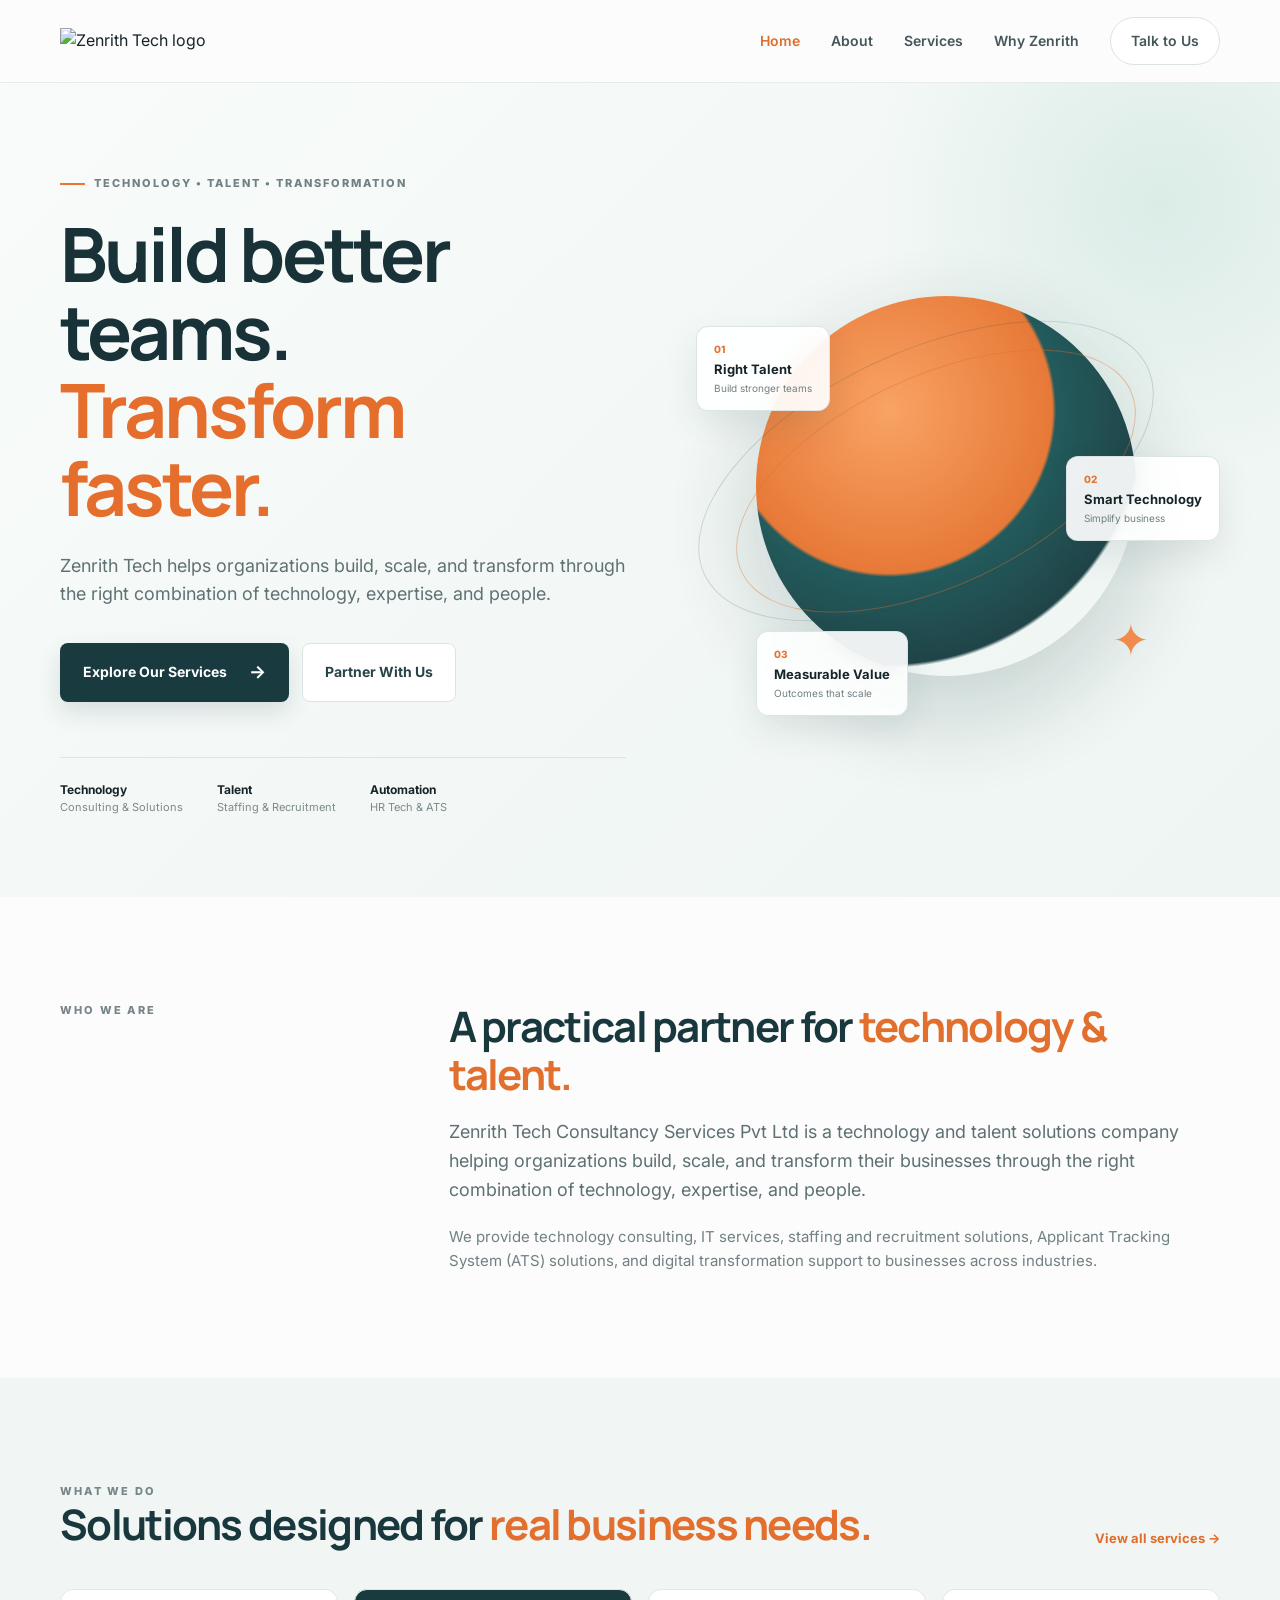
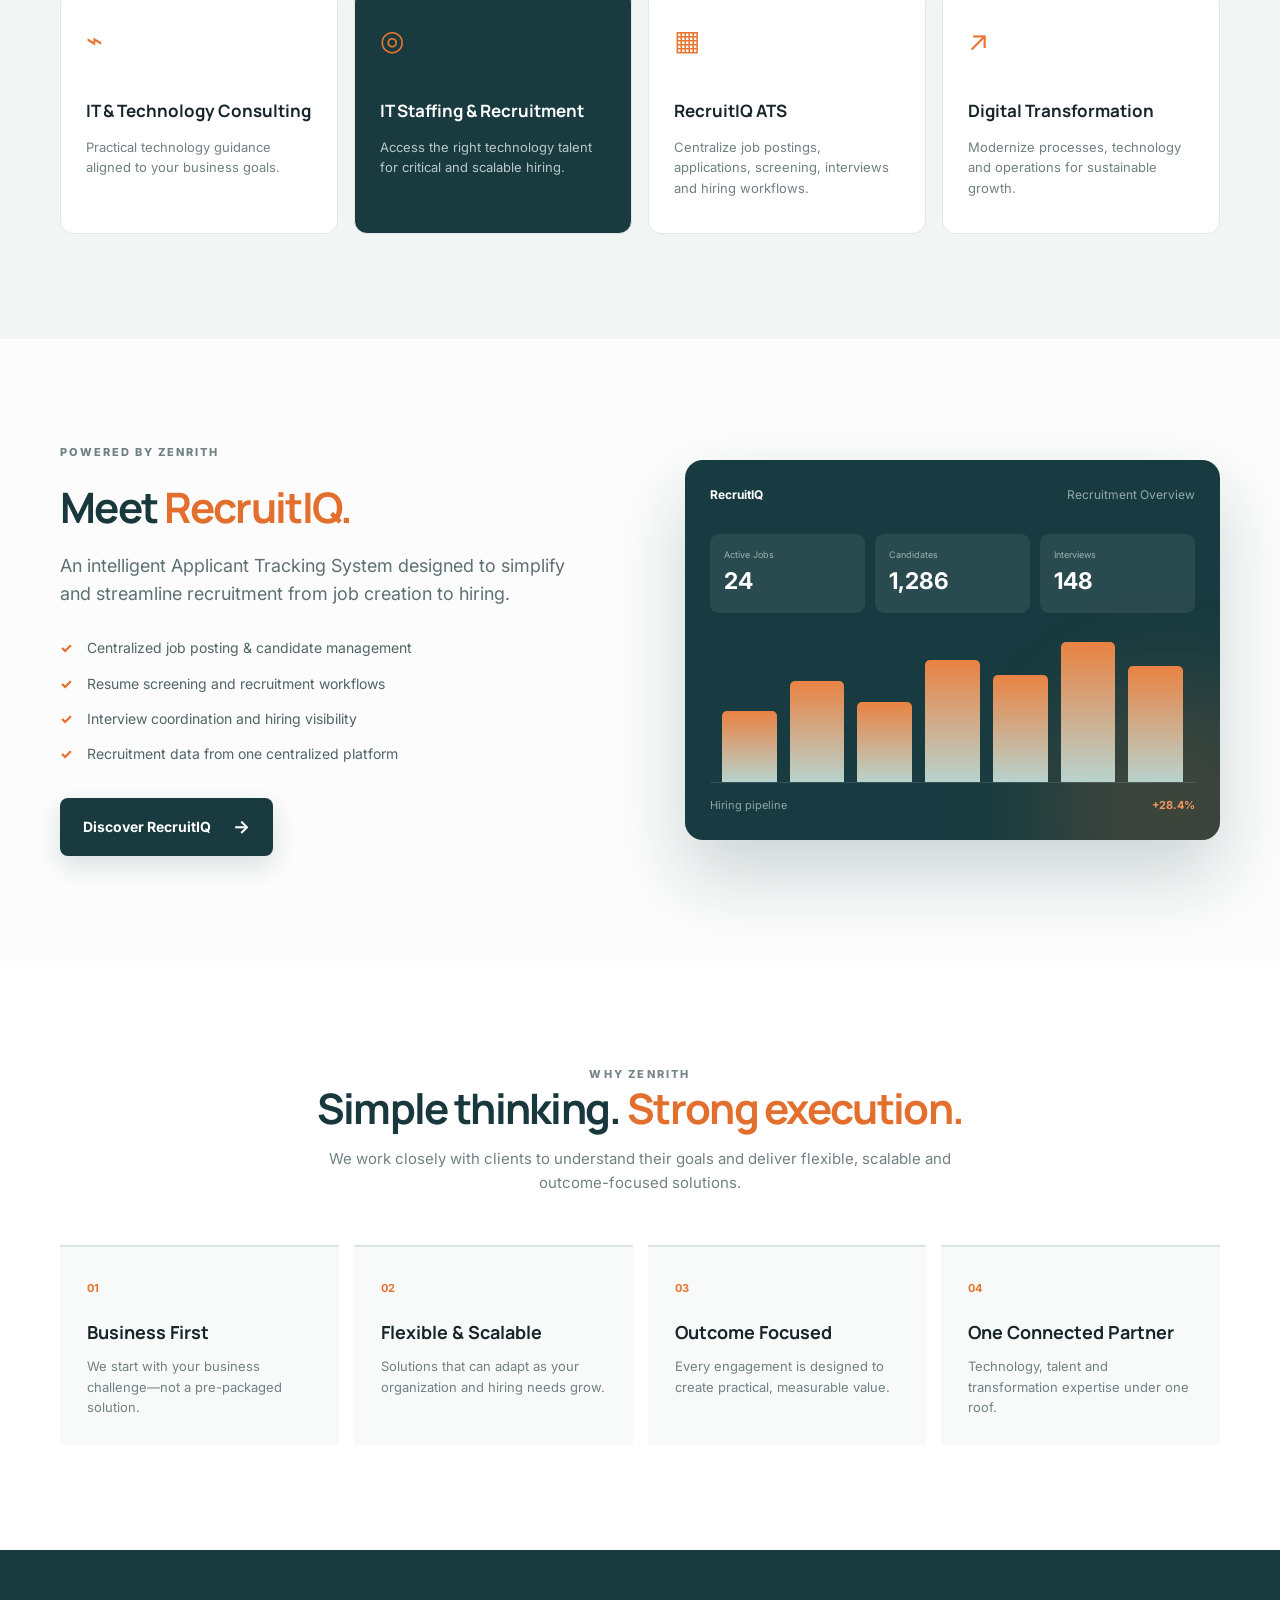
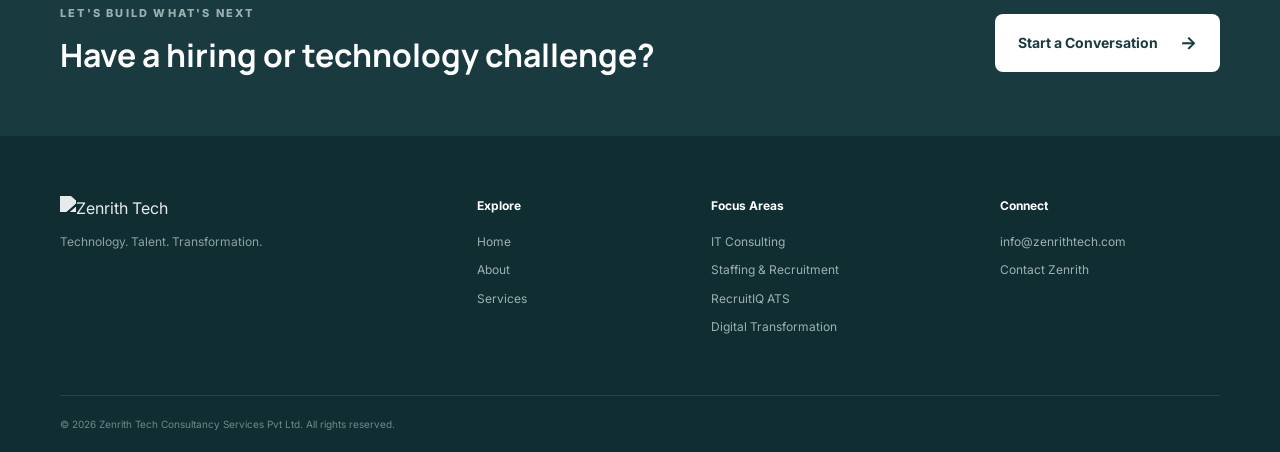
==== index.html @ 88390138 "Initial comment" ====
<!DOCTYPE html>
<html lang="en">
<head>
  <meta charset="UTF-8">
  <meta name="viewport" content="width=device-width, initial-scale=1.0">
  <meta name="description" content="Zenrith Tech Consultancy Services Pvt Ltd — Technology, Talent and Transformation solutions.">
  <title>Zenrith Tech | Technology. Talent. Transformation.</title>
  <link rel="preconnect" href="https://fonts.googleapis.com">
  <link rel="preconnect" href="https://fonts.gstatic.com" crossorigin>
  <link href="https://fonts.googleapis.com/css2?family=Inter:wght@400;500;600;700;800&family=Manrope:wght@600;700;800&display=swap" rel="stylesheet">
  <link rel="stylesheet" href="styles.css">
</head>
<body>
<header class="site-header">
  <div class="container nav-wrap">
    <a class="brand" href="index.html" aria-label="Zenrith Tech home">
      <img src="assets/zenrith-logo.png" alt="Zenrith Tech logo">
    </a>
    <button class="menu-toggle" aria-label="Open menu">☰</button>
    <nav class="nav" aria-label="Main navigation">
      <a href="index.html" class="active">Home</a>
      <a href="#about">About</a>
      <a href="services.html">Services</a>
      <a href="#why-us">Why Zenrith</a>
      <a href="services.html#contact" class="nav-cta">Talk to Us</a>
    </nav>
  </div>
</header>

<main>
<section class="hero">
  <div class="hero-glow"></div>
  <div class="container hero-grid">
    <div class="hero-copy reveal">
      <div class="eyebrow"><span></span> Technology • Talent • Transformation</div>
      <h1>Build better teams.<br><em>Transform faster.</em></h1>
      <p>Zenrith Tech helps organizations build, scale, and transform through the right combination of technology, expertise, and people.</p>
      <div class="hero-actions">
        <a class="btn btn-primary" href="services.html">Explore Our Services <span>→</span></a>
        <a class="btn btn-ghost" href="services.html#contact">Partner With Us</a>
      </div>
      <div class="trust-row">
        <div><strong>Technology</strong><span>Consulting & Solutions</span></div>
        <div><strong>Talent</strong><span>Staffing & Recruitment</span></div>
        <div><strong>Automation</strong><span>HR Tech & ATS</span></div>
      </div>
    </div>
    <div class="hero-art reveal">
      <div class="orb"></div>
      <div class="art-card card-one"><span>01</span><b>Right Talent</b><small>Build stronger teams</small></div>
      <div class="art-card card-two"><span>02</span><b>Smart Technology</b><small>Simplify business</small></div>
      <div class="art-card card-three"><span>03</span><b>Measurable Value</b><small>Outcomes that scale</small></div>
      <div class="ring"></div>
      <div class="ring ring-two"></div>
      <div class="spark">✦</div>
    </div>
  </div>
</section>

<section class="intro section" id="about">
  <div class="container two-col">
    <div class="section-label">Who We Are</div>
    <div>
      <h2>A practical partner for <span>technology & talent.</span></h2>
      <p class="lead">Zenrith Tech Consultancy Services Pvt Ltd is a technology and talent solutions company helping organizations build, scale, and transform their businesses through the right combination of technology, expertise, and people.</p>
      <p>We provide technology consulting, IT services, staffing and recruitment solutions, Applicant Tracking System (ATS) solutions, and digital transformation support to businesses across industries.</p>
    </div>
  </div>
</section>

<section class="services-preview section">
  <div class="container">
    <div class="section-heading">
      <div>
        <div class="section-label">What We Do</div>
        <h2>Solutions designed for <span>real business needs.</span></h2>
      </div>
      <a class="text-link" href="services.html">View all services →</a>
    </div>
    <div class="service-grid">
      <article class="service-card"><div class="icon">⌁</div><h3>IT & Technology Consulting</h3><p>Practical technology guidance aligned to your business goals.</p></article>
      <article class="service-card featured"><div class="icon">◎</div><h3>IT Staffing & Recruitment</h3><p>Access the right technology talent for critical and scalable hiring.</p></article>
      <article class="service-card"><div class="icon">▦</div><h3>RecruitIQ ATS</h3><p>Centralize job postings, applications, screening, interviews and hiring workflows.</p></article>
      <article class="service-card"><div class="icon">↗</div><h3>Digital Transformation</h3><p>Modernize processes, technology and operations for sustainable growth.</p></article>
    </div>
  </div>
</section>

<section class="recruitiq section">
  <div class="container recruit-grid">
    <div class="recruit-copy">
      <div class="eyebrow">Powered by Zenrith</div>
      <h2>Meet <span>RecruitIQ.</span></h2>
      <p class="lead">An intelligent Applicant Tracking System designed to simplify and streamline recruitment from job creation to hiring.</p>
      <ul class="check-list">
        <li>Centralized job posting & candidate management</li>
        <li>Resume screening and recruitment workflows</li>
        <li>Interview coordination and hiring visibility</li>
        <li>Recruitment data from one centralized platform</li>
      </ul>
      <a class="btn btn-primary" href="services.html#recruitiq">Discover RecruitIQ <span>→</span></a>
    </div>
    <div class="dashboard">
      <div class="dash-top"><b>RecruitIQ</b><span>Recruitment Overview</span></div>
      <div class="dash-metrics">
        <div><small>Active Jobs</small><strong>24</strong></div>
        <div><small>Candidates</small><strong>1,286</strong></div>
        <div><small>Interviews</small><strong>148</strong></div>
      </div>
      <div class="dash-bars"><i style="height:48%"></i><i style="height:68%"></i><i style="height:54%"></i><i style="height:82%"></i><i style="height:72%"></i><i style="height:94%"></i><i style="height:78%"></i></div>
      <div class="dash-foot"><span>Hiring pipeline</span><b>+28.4%</b></div>
    </div>
  </div>
</section>

<section class="why section" id="why-us">
  <div class="container">
    <div class="center-heading">
      <div class="section-label">Why Zenrith</div>
      <h2>Simple thinking. <span>Strong execution.</span></h2>
      <p>We work closely with clients to understand their goals and deliver flexible, scalable and outcome-focused solutions.</p>
    </div>
    <div class="why-grid">
      <div class="why-card"><b>01</b><h3>Business First</h3><p>We start with your business challenge—not a pre-packaged solution.</p></div>
      <div class="why-card"><b>02</b><h3>Flexible & Scalable</h3><p>Solutions that can adapt as your organization and hiring needs grow.</p></div>
      <div class="why-card"><b>03</b><h3>Outcome Focused</h3><p>Every engagement is designed to create practical, measurable value.</p></div>
      <div class="why-card"><b>04</b><h3>One Connected Partner</h3><p>Technology, talent and transformation expertise under one roof.</p></div>
    </div>
  </div>
</section>

<section class="cta-band">
  <div class="container cta-inner">
    <div><div class="section-label">Let's Build What's Next</div><h2>Have a hiring or technology challenge?</h2></div>
    <a class="btn btn-light" href="services.html#contact">Start a Conversation <span>→</span></a>
  </div>
</section>
</main>

<footer class="footer">
  <div class="container footer-grid">
    <div><img src="assets/zenrith-logo.png" alt="Zenrith Tech" class="footer-logo"><p>Technology. Talent. Transformation.</p></div>
    <div><h4>Explore</h4><a href="index.html">Home</a><a href="#about">About</a><a href="services.html">Services</a></div>
    <div><h4>Focus Areas</h4><span>IT Consulting</span><span>Staffing & Recruitment</span><span>RecruitIQ ATS</span><span>Digital Transformation</span></div>
    <div><h4>Connect</h4><a href="mailto:info@zenrithtech.com">info@zenrithtech.com</a><a href="services.html#contact">Contact Zenrith</a></div>
  </div>
  <div class="container copyright">© 2026 Zenrith Tech Consultancy Services Pvt Ltd. All rights reserved.</div>
</footer>
<script src="script.js"></script>
</body>
</html>
---- styles.css ----
*{box-sizing:border-box;margin:0;padding:0}html{scroll-behavior:smooth}body{font-family:Inter,Arial,sans-serif;color:#17252a;background:#fbfcfb;line-height:1.6}a{text-decoration:none;color:inherit}button,input,textarea,select{font:inherit}.container{width:min(1160px,calc(100% - 48px));margin:auto}.site-header{position:sticky;top:0;z-index:50;background:rgba(251,252,251,.92);backdrop-filter:blur(16px);border-bottom:1px solid #e7eceb}.nav-wrap{height:82px;display:flex;align-items:center;justify-content:space-between}.brand img{width:185px;height:auto;display:block}.nav{display:flex;align-items:center;gap:31px;font-size:14px;font-weight:600;color:#45565a}.nav a{transition:.2s}.nav a:hover,.nav a.active{color:#df6d2d}.nav-cta{padding:12px 20px;border:1px solid #dce4e2;border-radius:99px;background:white}.menu-toggle{display:none;background:none;border:0;font-size:25px}.hero{position:relative;overflow:hidden;padding:92px 0 80px;background:linear-gradient(135deg,#f8fbfa 0%,#eef5f2 100%)}.hero-glow{position:absolute;width:600px;height:600px;border-radius:50%;background:radial-gradient(circle,#dbece7 0,transparent 68%);right:-180px;top:-180px}.hero-grid{display:grid;grid-template-columns:1.02fr .98fr;align-items:center;gap:50px;min-height:560px}.eyebrow{display:flex;align-items:center;gap:9px;text-transform:uppercase;letter-spacing:2px;font-size:11px;font-weight:800;color:#708184;margin-bottom:22px}.eyebrow span{width:25px;height:2px;background:#e87530}.hero h1,.page-hero h1{font-family:Manrope,sans-serif;font-size:clamp(46px,6vw,75px);line-height:1.04;letter-spacing:-3px;color:#183238}.hero h1 em,.page-hero h1 em{font-style:normal;color:#e56e2c}.hero-copy>p{font-size:18px;max-width:620px;color:#607174;margin:25px 0 34px}.hero-actions{display:flex;gap:13px;flex-wrap:wrap}.btn{display:inline-flex;align-items:center;justify-content:center;gap:22px;border-radius:8px;padding:14px 22px;font-weight:700;font-size:14px;border:1px solid transparent;transition:.25s;cursor:pointer}.btn span{font-size:18px}.btn-primary{background:#193b40;color:#fff;box-shadow:0 10px 25px rgba(25,59,64,.14)}.btn-primary:hover{transform:translateY(-2px);background:#102e32}.btn-ghost{background:white;border-color:#dbe4e2;color:#294448}.btn-light{background:#fff;color:#193b40}.trust-row{display:flex;gap:34px;margin-top:55px;padding-top:22px;border-top:1px solid #dbe5e2}.trust-row div{display:flex;flex-direction:column}.trust-row strong{font-size:12px}.trust-row span{font-size:11px;color:#7b898b}.hero-art{height:530px;position:relative}.orb{position:absolute;width:380px;height:380px;border-radius:50%;left:80px;top:65px;background:radial-gradient(circle at 35% 30%,#f8a05e,#e77430 45%,#1b5556 46%,#173d41 70%,transparent 71%);filter:blur(.2px);opacity:.96;box-shadow:0 35px 100px rgba(26,67,69,.22)}.ring{position:absolute;width:430px;height:210px;border:1px solid rgba(226,111,46,.4);border-radius:50%;transform:rotate(-25deg);left:45px;top:145px}.ring-two{width:490px;height:240px;border-color:rgba(29,75,78,.18);left:5px;top:120px}.art-card{position:absolute;background:rgba(255,255,255,.92);backdrop-filter:blur(10px);padding:14px 17px;border:1px solid rgba(218,227,225,.9);border-radius:12px;box-shadow:0 15px 35px rgba(27,61,65,.1);display:flex;flex-direction:column;z-index:3}.art-card span{font-size:10px;color:#e57431;font-weight:800}.art-card b{font-size:13px;margin-top:2px}.art-card small{font-size:10px;color:#718083}.card-one{left:20px;top:95px}.card-two{right:0;top:225px}.card-three{left:80px;bottom:45px}.spark{position:absolute;right:70px;bottom:85px;color:#ef8b4c;font-size:45px}.section{padding:105px 0}.two-col{display:grid;grid-template-columns:.4fr 1fr;gap:80px}.section-label{text-transform:uppercase;letter-spacing:2.2px;font-size:11px;font-weight:800;color:#778689}.two-col h2,.section-heading h2,.center-heading h2,.recruit-copy h2,.recruit-detail-grid h2,.contact h2{font-family:Manrope,sans-serif;font-size:42px;line-height:1.15;letter-spacing:-1.7px;color:#19383d}.two-col h2 span,.section-heading h2 span,.center-heading h2 span,.recruit-copy h2 span,.recruit-detail-grid h2 span,.contact h2 span{color:#e36f2e}.lead{font-size:18px;color:#5e7073;margin:20px 0}.two-col p:not(.lead){font-size:15px;color:#718083;max-width:780px}.services-preview{background:#f1f6f4}.section-heading{display:flex;align-items:end;justify-content:space-between;gap:30px;margin-bottom:40px}.text-link{font-weight:700;font-size:13px;color:#df6d2d}.service-grid{display:grid;grid-template-columns:repeat(4,1fr);gap:16px}.service-card{background:#fff;padding:28px 25px;min-height:245px;border:1px solid #e0e8e6;border-radius:13px;transition:.25s}.service-card:hover{transform:translateY(-5px);box-shadow:0 20px 35px rgba(27,61,65,.08)}.service-card.featured{background:#193b40;color:#fff}.service-card.featured p{color:#b9c8c8}.icon{font-size:28px;color:#e87530;margin-bottom:35px}.service-card h3{font-family:Manrope,sans-serif;font-size:17px;margin-bottom:12px}.service-card p{font-size:13px;color:#718083}.recruit-grid{display:grid;grid-template-columns:1fr 1fr;gap:90px;align-items:center}.recruit-copy .check-list{list-style:none;margin:28px 0 32px;display:grid;gap:13px}.check-list li{font-size:14px;color:#516467;padding-left:27px;position:relative}.check-list li:before{content:"✓";position:absolute;left:0;color:#e5732f;font-weight:800}.dashboard{background:#173b40;border-radius:18px;padding:25px;color:#fff;box-shadow:0 35px 70px rgba(24,59,64,.2);position:relative;overflow:hidden}.dash-top{display:flex;justify-content:space-between;font-size:12px;position:relative;z-index:2}.dash-top span{color:#94aaab}.dash-metrics{display:grid;grid-template-columns:repeat(3,1fr);gap:10px;margin:30px 0 20px;position:relative;z-index:2}.dash-metrics div{background:rgba(255,255,255,.08);padding:14px;border-radius:9px}.dash-metrics small{display:block;color:#9eb0b1;font-size:9px}.dash-metrics strong{font-size:23px}.dash-bars{height:150px;display:flex;align-items:end;gap:13px;padding:0 12px;border-bottom:1px solid rgba(255,255,255,.12);position:relative;z-index:2}.dash-bars i{display:block;flex:1;border-radius:5px 5px 0 0;background:linear-gradient(#e98242,#b8d3cd)}.dash-foot{display:flex;justify-content:space-between;padding-top:14px;color:#91a5a6;font-size:11px;position:relative;z-index:2}.dash-foot b{color:#ef985d}.dashboard:after{content:"";position:absolute;width:260px;height:260px;border-radius:50%;background:#e97532;opacity:.18;filter:blur(50px);right:-80px;bottom:-100px}.why{background:#fff}.center-heading{text-align:center;max-width:680px;margin:0 auto 50px}.center-heading p{color:#718083;margin-top:15px;font-size:15px}.why-grid{display:grid;grid-template-columns:repeat(4,1fr);gap:15px}.why-card{padding:27px;border-top:2px solid #dce5e3;background:#f8faf9}.why-card b{font-size:11px;color:#e67430}.why-card h3{font-family:Manrope,sans-serif;margin:18px 0 9px;font-size:18px}.why-card p{font-size:13px;color:#718083}.cta-band{background:#193b40;color:#fff;padding:55px 0}.cta-inner{display:flex;align-items:center;justify-content:space-between;gap:30px}.cta-band .section-label{color:#9db0b1}.cta-band h2{font-family:Manrope,sans-serif;font-size:32px;margin-top:7px}.page-hero{padding:105px 0 100px;background:linear-gradient(135deg,#f4f9f7,#e8f1ee)}.page-hero h1{font-size:clamp(44px,5.7vw,68px)}.page-hero p{font-size:18px;color:#66787a;max-width:680px;margin-top:25px}.all-services{padding-bottom:75px}.service-list{border-top:1px solid #dfe7e5}.large-service{display:grid;grid-template-columns:90px 1fr;gap:35px;padding:45px 0;border-bottom:1px solid #dfe7e5}.service-number{font-size:12px;font-weight:800;color:#e47431;padding-top:8px}.large-service h2{font-family:Manrope,sans-serif;font-size:27px;color:#193b40;margin-bottom:11px}.large-service p{max-width:780px;color:#6d7d7f;font-size:15px}.tags{display:flex;gap:8px;flex-wrap:wrap;margin-top:18px}.tags span{font-size:10px;padding:7px 10px;border:1px solid #dce5e3;border-radius:99px;color:#657679;background:#fff}.accent-service{background:#f2f7f5;margin:0 -30px;padding-left:30px;padding-right:30px}.recruitiq-detail{background:#193b40;color:#fff}.recruitiq-detail .section-label{color:#a9bcbd}.recruit-detail-grid{display:grid;grid-template-columns:1fr 1fr;gap:80px;align-items:center}.recruit-detail-grid h2{color:#fff}.recruit-detail-grid .lead,.recruit-detail-grid p{color:#b6c6c7}.feature-grid{display:grid;grid-template-columns:1fr 1fr;gap:13px;margin-top:30px}.feature-grid div{padding:17px;background:rgba(255,255,255,.07);border-radius:9px}.feature-grid b,.feature-grid span{display:block}.feature-grid b{font-size:13px}.feature-grid span{font-size:10px;color:#9eb1b2;margin-top:4px}.product-visual{background:#f5f8f7;color:#193b40;border-radius:17px;padding:32px;min-height:380px;position:relative;overflow:hidden;box-shadow:0 30px 60px rgba(0,0,0,.15)}.product-logo{font-family:Manrope;font-size:34px;font-weight:800}.product-logo span{color:#e57531}.pipeline{display:flex;justify-content:space-between;margin:40px 0 20px;gap:6px}.pipeline span{font-size:9px;background:#e8efed;padding:7px;border-radius:6px}.candidate{display:flex;align-items:center;gap:13px;padding:15px 0;border-bottom:1px solid #dce5e2;position:relative;z-index:2}.candidate i{width:34px;height:34px;border-radius:50%;background:#d6e5e1;display:block}.candidate div{flex:1}.candidate b,.candidate small{display:block}.candidate b{font-size:12px}.candidate small{font-size:9px;color:#78898b}.candidate strong{font-size:14px;color:#e47430}.product-glow{position:absolute;width:220px;height:220px;background:#e77a36;opacity:.16;filter:blur(60px);right:-80px;top:-50px}.process-grid{display:grid;grid-template-columns:repeat(4,1fr);gap:18px}.process-grid div{padding:27px;background:#f4f7f6;border-radius:12px}.process-grid b{color:#e47430;font-size:11px}.process-grid h3{font-family:Manrope;font-size:18px;margin:16px 0 7px}.process-grid p{font-size:13px;color:#718083}.contact{background:#f1f6f4}.contact-grid{display:grid;grid-template-columns:.9fr 1.1fr;gap:90px}.contact-details{display:grid;gap:18px;margin-top:35px}.contact-details div{display:flex;flex-direction:column}.contact-details b{font-size:10px;text-transform:uppercase;letter-spacing:1.4px;color:#879497}.contact-details span,.contact-details a{font-size:14px;color:#304b4f;margin-top:3px}.contact-form{background:#fff;padding:30px;border-radius:15px;border:1px solid #dfe8e5;box-shadow:0 20px 45px rgba(27,61,65,.07);display:grid;gap:16px}.contact-form label{font-size:11px;font-weight:700;color:#516568}.contact-form input,.contact-form textarea,.contact-form select{width:100%;border:1px solid #dce5e3;border-radius:7px;padding:12px 13px;margin-top:7px;outline:none;color:#1b383c;background:#fbfcfc}.contact-form input:focus,.contact-form textarea:focus,.contact-form select:focus{border-color:#e57a3b}.contact-form small{font-size:9px;color:#849295}.footer{background:#102e32;color:#c4d0d0;padding:60px 0 20px}.footer-grid{display:grid;grid-template-columns:2fr 1fr 1.3fr 1.2fr;gap:50px;padding-bottom:50px}.footer-logo{width:170px;filter:brightness(0) invert(1);opacity:.9}.footer p{font-size:12px;margin-top:10px;color:#8ea1a3}.footer h4{color:#fff;font-size:12px;margin-bottom:17px}.footer a,.footer span{display:block;font-size:12px;color:#9db0b1;margin-bottom:9px}.footer a:hover{color:#ef8750}.copyright{border-top:1px solid rgba(255,255,255,.1);padding-top:20px;color:#71878a;font-size:10px}.reveal{animation:rise .7s ease both}@keyframes rise{from{opacity:0;transform:translateY(16px)}to{opacity:1;transform:none}}@media(max-width:900px){.nav{gap:15px}.service-grid,.why-grid{grid-template-columns:1fr 1fr}.hero-grid,.recruit-grid,.recruit-detail-grid,.contact-grid{grid-template-columns:1fr;gap:50px}.hero-art{height:420px}.two-col{grid-template-columns:1fr;gap:20px}.footer-grid{grid-template-columns:1fr 1fr}.contact-grid{gap:40px}}@media(max-width:700px){.container{width:min(100% - 30px,1160px)}.nav{display:none;position:absolute;top:82px;left:0;right:0;background:#fff;padding:20px;flex-direction:column;align-items:stretch;border-bottom:1px solid #e5ecea}.nav.open{display:flex}.menu-toggle{display:block}.brand img{width:155px}.hero{padding:60px 0}.hero-grid{min-height:auto}.hero h1,.page-hero h1{font-size:43px;letter-spacing:-2px}.hero-art{transform:scale(.78);transform-origin:top left;width:128%;height:340px;margin-bottom:-55px}.trust-row{gap:15px;flex-wrap:wrap}.service-grid,.why-grid,.process-grid,.feature-grid{grid-template-columns:1fr}.section{padding:75px 0}.section-heading,.cta-inner{align-items:flex-start;flex-direction:column}.two-col h2,.section-heading h2,.center-heading h2,.recruit-copy h2,.recruit-detail-grid h2,.contact h2{font-size:34px}.large-service{grid-template-columns:50px 1fr;gap:15px}.accent-service{margin:0 -15px;padding-left:15px;padding-right:15px}.footer-grid{grid-template-columns:1fr 1fr;gap:35px}.page-hero{padding:75px 0}.contact-form{padding:20px}}
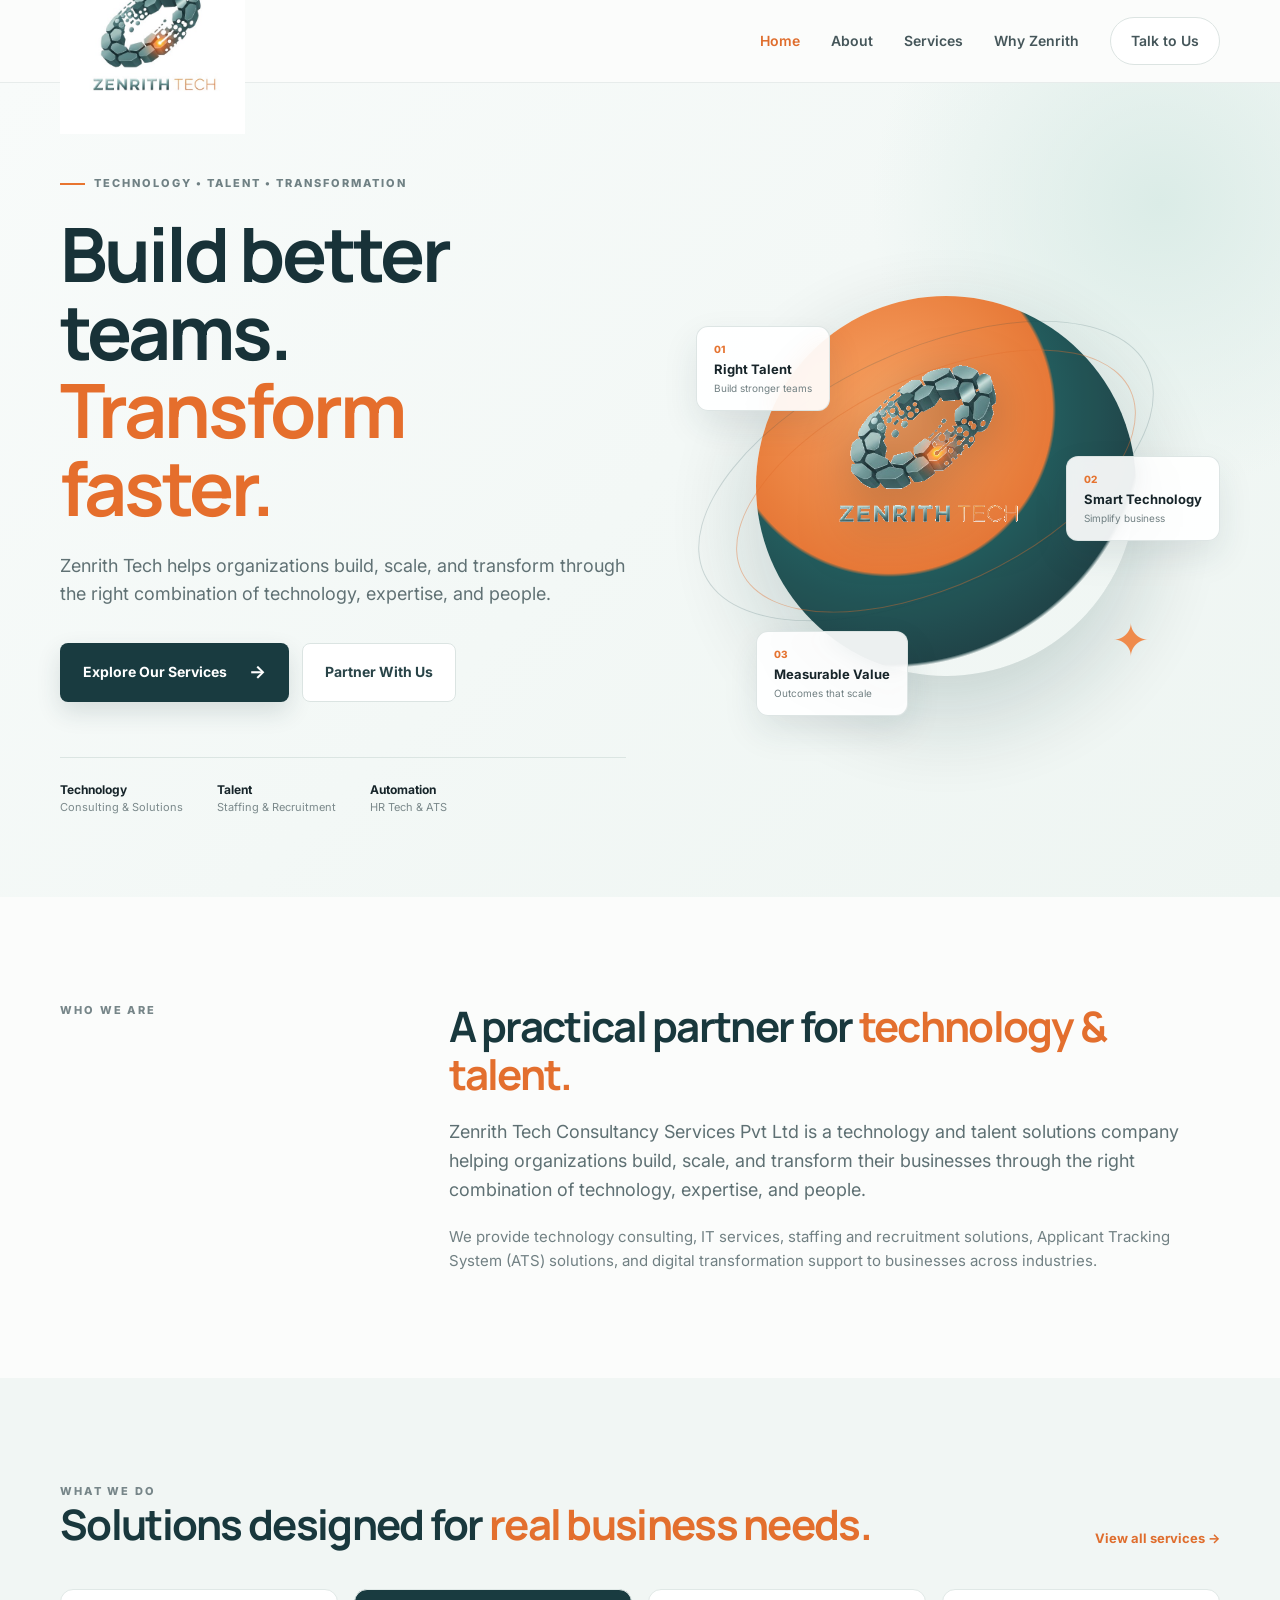
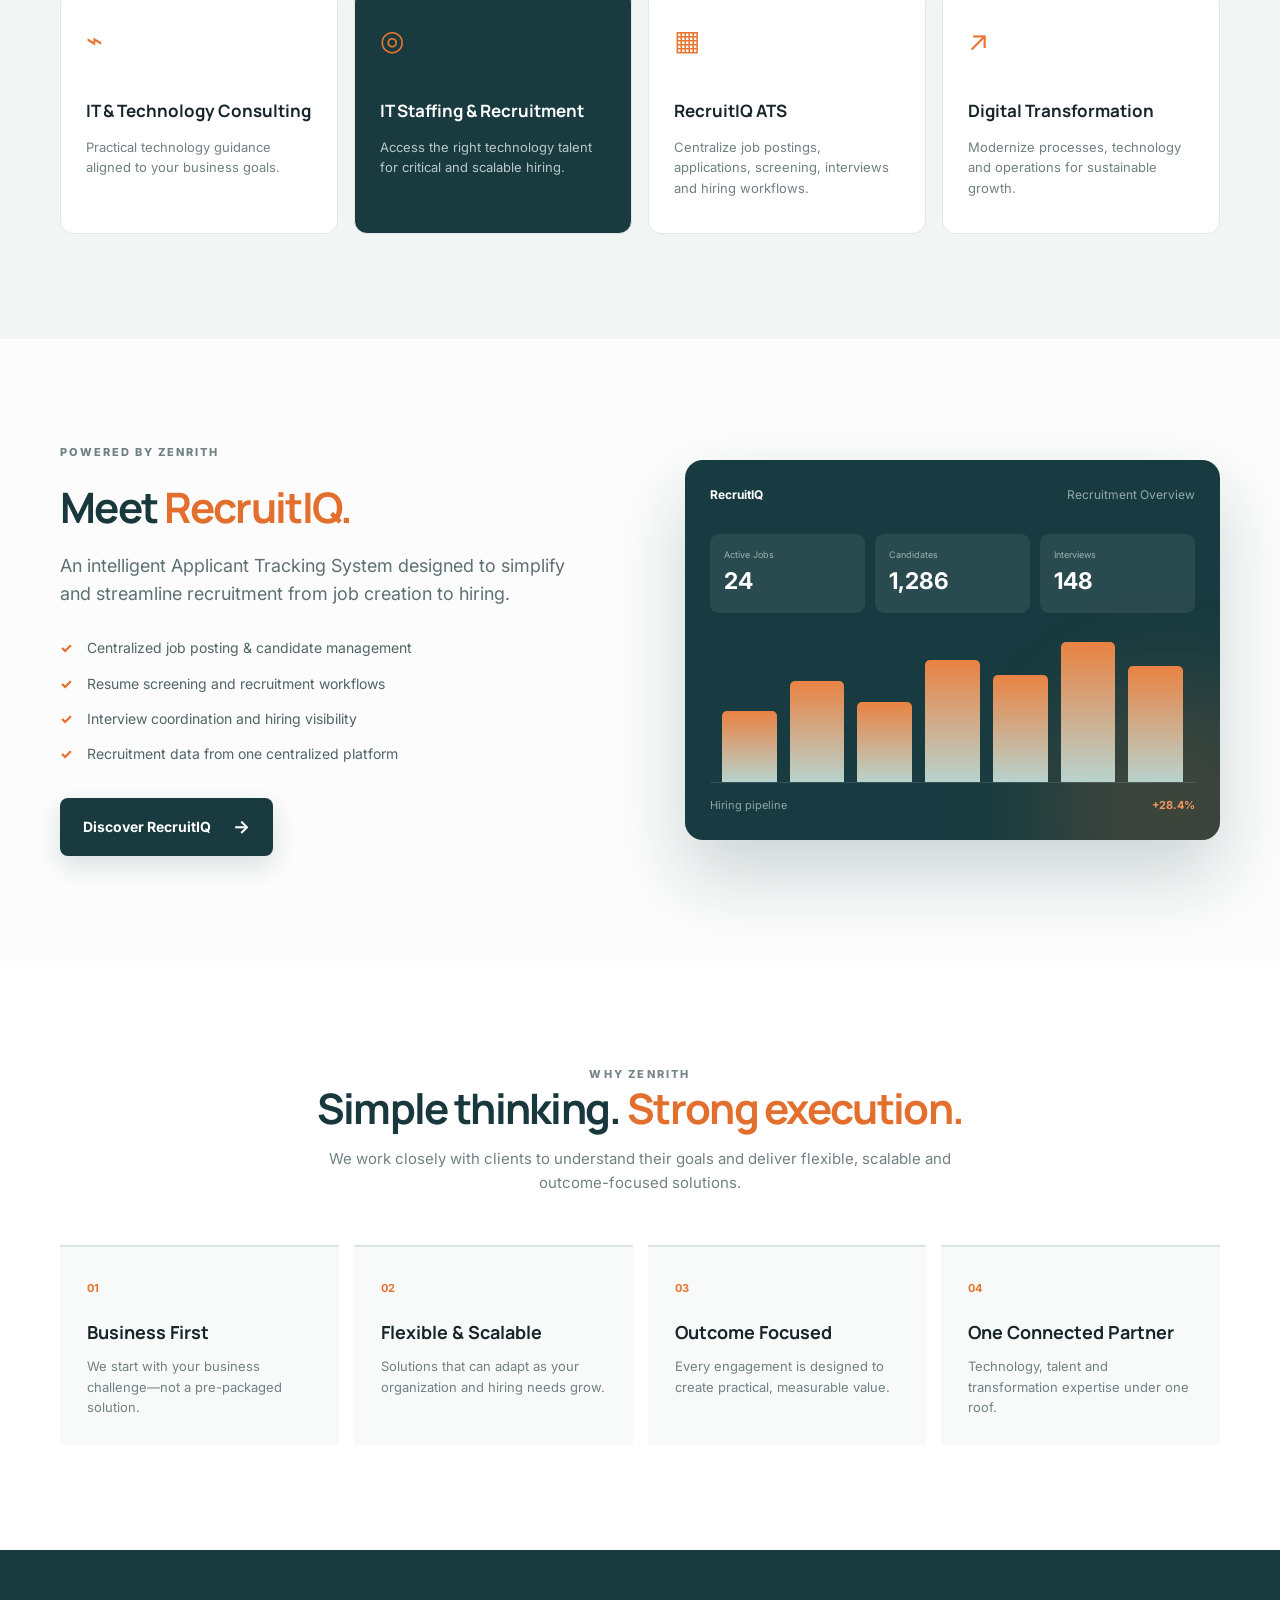
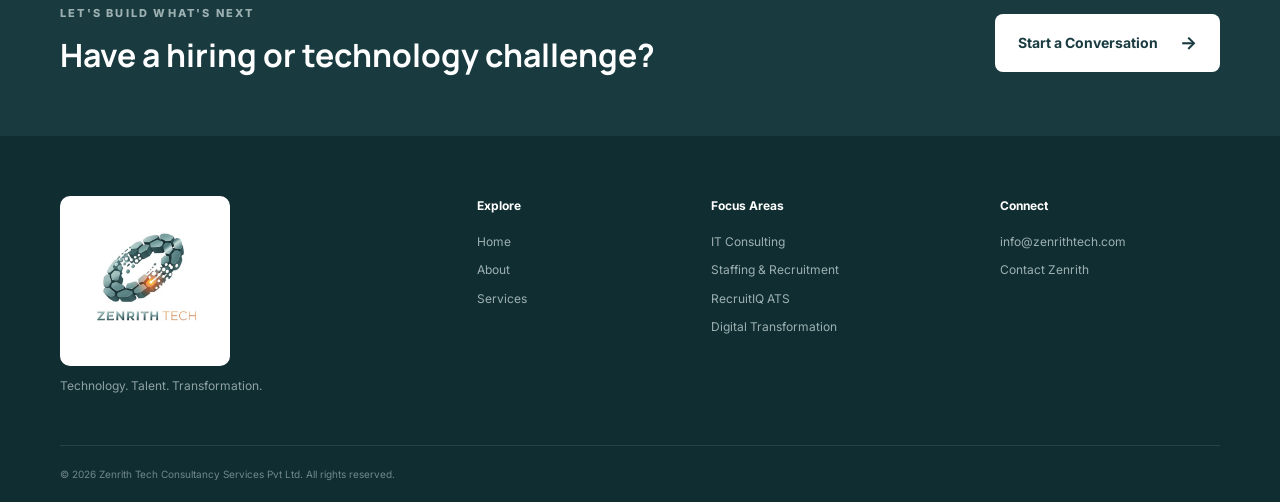
==== commit a0f3de53: "Add transparent Zenrith logo inside hero orb; fix footer logo badge Place transparent logo directly " ====
--- a/index.html
+++ b/index.html
@@ -46,7 +46,7 @@
       </div>
     </div>
     <div class="hero-art reveal">
-      <div class="orb"></div>
+      <div class="orb"><img class="orb-logo" src="assets/zenrith-logo-transparent.png" alt="Zenrith Tech logo"></div>
       <div class="art-card card-one"><span>01</span><b>Right Talent</b><small>Build stronger teams</small></div>
       <div class="art-card card-two"><span>02</span><b>Smart Technology</b><small>Simplify business</small></div>
       <div class="art-card card-three"><span>03</span><b>Measurable Value</b><small>Outcomes that scale</small></div>
--- a/styles.css
+++ b/styles.css
@@ -1 +1 @@
-*{box-sizing:border-box;margin:0;padding:0}html{scroll-behavior:smooth}body{font-family:Inter,Arial,sans-serif;color:#17252a;background:#fbfcfb;line-height:1.6}a{text-decoration:none;color:inherit}button,input,textarea,select{font:inherit}.container{width:min(1160px,calc(100% - 48px));margin:auto}.site-header{position:sticky;top:0;z-index:50;background:rgba(251,252,251,.92);backdrop-filter:blur(16px);border-bottom:1px solid #e7eceb}.nav-wrap{height:82px;display:flex;align-items:center;justify-content:space-between}.brand img{width:185px;height:auto;display:block}.nav{display:flex;align-items:center;gap:31px;font-size:14px;font-weight:600;color:#45565a}.nav a{transition:.2s}.nav a:hover,.nav a.active{color:#df6d2d}.nav-cta{padding:12px 20px;border:1px solid #dce4e2;border-radius:99px;background:white}.menu-toggle{display:none;background:none;border:0;font-size:25px}.hero{position:relative;overflow:hidden;padding:92px 0 80px;background:linear-gradient(135deg,#f8fbfa 0%,#eef5f2 100%)}.hero-glow{position:absolute;width:600px;height:600px;border-radius:50%;background:radial-gradient(circle,#dbece7 0,transparent 68%);right:-180px;top:-180px}.hero-grid{display:grid;grid-template-columns:1.02fr .98fr;align-items:center;gap:50px;min-height:560px}.eyebrow{display:flex;align-items:center;gap:9px;text-transform:uppercase;letter-spacing:2px;font-size:11px;font-weight:800;color:#708184;margin-bottom:22px}.eyebrow span{width:25px;height:2px;background:#e87530}.hero h1,.page-hero h1{font-family:Manrope,sans-serif;font-size:clamp(46px,6vw,75px);line-height:1.04;letter-spacing:-3px;color:#183238}.hero h1 em,.page-hero h1 em{font-style:normal;color:#e56e2c}.hero-copy>p{font-size:18px;max-width:620px;color:#607174;margin:25px 0 34px}.hero-actions{display:flex;gap:13px;flex-wrap:wrap}.btn{display:inline-flex;align-items:center;justify-content:center;gap:22px;border-radius:8px;padding:14px 22px;font-weight:700;font-size:14px;border:1px solid transparent;transition:.25s;cursor:pointer}.btn span{font-size:18px}.btn-primary{background:#193b40;color:#fff;box-shadow:0 10px 25px rgba(25,59,64,.14)}.btn-primary:hover{transform:translateY(-2px);background:#102e32}.btn-ghost{background:white;border-color:#dbe4e2;color:#294448}.btn-light{background:#fff;color:#193b40}.trust-row{display:flex;gap:34px;margin-top:55px;padding-top:22px;border-top:1px solid #dbe5e2}.trust-row div{display:flex;flex-direction:column}.trust-row strong{font-size:12px}.trust-row span{font-size:11px;color:#7b898b}.hero-art{height:530px;position:relative}.orb{position:absolute;width:380px;height:380px;border-radius:50%;left:80px;top:65px;background:radial-gradient(circle at 35% 30%,#f8a05e,#e77430 45%,#1b5556 46%,#173d41 70%,transparent 71%);filter:blur(.2px);opacity:.96;box-shadow:0 35px 100px rgba(26,67,69,.22)}.ring{position:absolute;width:430px;height:210px;border:1px solid rgba(226,111,46,.4);border-radius:50%;transform:rotate(-25deg);left:45px;top:145px}.ring-two{width:490px;height:240px;border-color:rgba(29,75,78,.18);left:5px;top:120px}.art-card{position:absolute;background:rgba(255,255,255,.92);backdrop-filter:blur(10px);padding:14px 17px;border:1px solid rgba(218,227,225,.9);border-radius:12px;box-shadow:0 15px 35px rgba(27,61,65,.1);display:flex;flex-direction:column;z-index:3}.art-card span{font-size:10px;color:#e57431;font-weight:800}.art-card b{font-size:13px;margin-top:2px}.art-card small{font-size:10px;color:#718083}.card-one{left:20px;top:95px}.card-two{right:0;top:225px}.card-three{left:80px;bottom:45px}.spark{position:absolute;right:70px;bottom:85px;color:#ef8b4c;font-size:45px}.section{padding:105px 0}.two-col{display:grid;grid-template-columns:.4fr 1fr;gap:80px}.section-label{text-transform:uppercase;letter-spacing:2.2px;font-size:11px;font-weight:800;color:#778689}.two-col h2,.section-heading h2,.center-heading h2,.recruit-copy h2,.recruit-detail-grid h2,.contact h2{font-family:Manrope,sans-serif;font-size:42px;line-height:1.15;letter-spacing:-1.7px;color:#19383d}.two-col h2 span,.section-heading h2 span,.center-heading h2 span,.recruit-copy h2 span,.recruit-detail-grid h2 span,.contact h2 span{color:#e36f2e}.lead{font-size:18px;color:#5e7073;margin:20px 0}.two-col p:not(.lead){font-size:15px;color:#718083;max-width:780px}.services-preview{background:#f1f6f4}.section-heading{display:flex;align-items:end;justify-content:space-between;gap:30px;margin-bottom:40px}.text-link{font-weight:700;font-size:13px;color:#df6d2d}.service-grid{display:grid;grid-template-columns:repeat(4,1fr);gap:16px}.service-card{background:#fff;padding:28px 25px;min-height:245px;border:1px solid #e0e8e6;border-radius:13px;transition:.25s}.service-card:hover{transform:translateY(-5px);box-shadow:0 20px 35px rgba(27,61,65,.08)}.service-card.featured{background:#193b40;color:#fff}.service-card.featured p{color:#b9c8c8}.icon{font-size:28px;color:#e87530;margin-bottom:35px}.service-card h3{font-family:Manrope,sans-serif;font-size:17px;margin-bottom:12px}.service-card p{font-size:13px;color:#718083}.recruit-grid{display:grid;grid-template-columns:1fr 1fr;gap:90px;align-items:center}.recruit-copy .check-list{list-style:none;margin:28px 0 32px;display:grid;gap:13px}.check-list li{font-size:14px;color:#516467;padding-left:27px;position:relative}.check-list li:before{content:"✓";position:absolute;left:0;color:#e5732f;font-weight:800}.dashboard{background:#173b40;border-radius:18px;padding:25px;color:#fff;box-shadow:0 35px 70px rgba(24,59,64,.2);position:relative;overflow:hidden}.dash-top{display:flex;justify-content:space-between;font-size:12px;position:relative;z-index:2}.dash-top span{color:#94aaab}.dash-metrics{display:grid;grid-template-columns:repeat(3,1fr);gap:10px;margin:30px 0 20px;position:relative;z-index:2}.dash-metrics div{background:rgba(255,255,255,.08);padding:14px;border-radius:9px}.dash-metrics small{display:block;color:#9eb0b1;font-size:9px}.dash-metrics strong{font-size:23px}.dash-bars{height:150px;display:flex;align-items:end;gap:13px;padding:0 12px;border-bottom:1px solid rgba(255,255,255,.12);position:relative;z-index:2}.dash-bars i{display:block;flex:1;border-radius:5px 5px 0 0;background:linear-gradient(#e98242,#b8d3cd)}.dash-foot{display:flex;justify-content:space-between;padding-top:14px;color:#91a5a6;font-size:11px;position:relative;z-index:2}.dash-foot b{color:#ef985d}.dashboard:after{content:"";position:absolute;width:260px;height:260px;border-radius:50%;background:#e97532;opacity:.18;filter:blur(50px);right:-80px;bottom:-100px}.why{background:#fff}.center-heading{text-align:center;max-width:680px;margin:0 auto 50px}.center-heading p{color:#718083;margin-top:15px;font-size:15px}.why-grid{display:grid;grid-template-columns:repeat(4,1fr);gap:15px}.why-card{padding:27px;border-top:2px solid #dce5e3;background:#f8faf9}.why-card b{font-size:11px;color:#e67430}.why-card h3{font-family:Manrope,sans-serif;margin:18px 0 9px;font-size:18px}.why-card p{font-size:13px;color:#718083}.cta-band{background:#193b40;color:#fff;padding:55px 0}.cta-inner{display:flex;align-items:center;justify-content:space-between;gap:30px}.cta-band .section-label{color:#9db0b1}.cta-band h2{font-family:Manrope,sans-serif;font-size:32px;margin-top:7px}.page-hero{padding:105px 0 100px;background:linear-gradient(135deg,#f4f9f7,#e8f1ee)}.page-hero h1{font-size:clamp(44px,5.7vw,68px)}.page-hero p{font-size:18px;color:#66787a;max-width:680px;margin-top:25px}.all-services{padding-bottom:75px}.service-list{border-top:1px solid #dfe7e5}.large-service{display:grid;grid-template-columns:90px 1fr;gap:35px;padding:45px 0;border-bottom:1px solid #dfe7e5}.service-number{font-size:12px;font-weight:800;color:#e47431;padding-top:8px}.large-service h2{font-family:Manrope,sans-serif;font-size:27px;color:#193b40;margin-bottom:11px}.large-service p{max-width:780px;color:#6d7d7f;font-size:15px}.tags{display:flex;gap:8px;flex-wrap:wrap;margin-top:18px}.tags span{font-size:10px;padding:7px 10px;border:1px solid #dce5e3;border-radius:99px;color:#657679;background:#fff}.accent-service{background:#f2f7f5;margin:0 -30px;padding-left:30px;padding-right:30px}.recruitiq-detail{background:#193b40;color:#fff}.recruitiq-detail .section-label{color:#a9bcbd}.recruit-detail-grid{display:grid;grid-template-columns:1fr 1fr;gap:80px;align-items:center}.recruit-detail-grid h2{color:#fff}.recruit-detail-grid .lead,.recruit-detail-grid p{color:#b6c6c7}.feature-grid{display:grid;grid-template-columns:1fr 1fr;gap:13px;margin-top:30px}.feature-grid div{padding:17px;background:rgba(255,255,255,.07);border-radius:9px}.feature-grid b,.feature-grid span{display:block}.feature-grid b{font-size:13px}.feature-grid span{font-size:10px;color:#9eb1b2;margin-top:4px}.product-visual{background:#f5f8f7;color:#193b40;border-radius:17px;padding:32px;min-height:380px;position:relative;overflow:hidden;box-shadow:0 30px 60px rgba(0,0,0,.15)}.product-logo{font-family:Manrope;font-size:34px;font-weight:800}.product-logo span{color:#e57531}.pipeline{display:flex;justify-content:space-between;margin:40px 0 20px;gap:6px}.pipeline span{font-size:9px;background:#e8efed;padding:7px;border-radius:6px}.candidate{display:flex;align-items:center;gap:13px;padding:15px 0;border-bottom:1px solid #dce5e2;position:relative;z-index:2}.candidate i{width:34px;height:34px;border-radius:50%;background:#d6e5e1;display:block}.candidate div{flex:1}.candidate b,.candidate small{display:block}.candidate b{font-size:12px}.candidate small{font-size:9px;color:#78898b}.candidate strong{font-size:14px;color:#e47430}.product-glow{position:absolute;width:220px;height:220px;background:#e77a36;opacity:.16;filter:blur(60px);right:-80px;top:-50px}.process-grid{display:grid;grid-template-columns:repeat(4,1fr);gap:18px}.process-grid div{padding:27px;background:#f4f7f6;border-radius:12px}.process-grid b{color:#e47430;font-size:11px}.process-grid h3{font-family:Manrope;font-size:18px;margin:16px 0 7px}.process-grid p{font-size:13px;color:#718083}.contact{background:#f1f6f4}.contact-grid{display:grid;grid-template-columns:.9fr 1.1fr;gap:90px}.contact-details{display:grid;gap:18px;margin-top:35px}.contact-details div{display:flex;flex-direction:column}.contact-details b{font-size:10px;text-transform:uppercase;letter-spacing:1.4px;color:#879497}.contact-details span,.contact-details a{font-size:14px;color:#304b4f;margin-top:3px}.contact-form{background:#fff;padding:30px;border-radius:15px;border:1px solid #dfe8e5;box-shadow:0 20px 45px rgba(27,61,65,.07);display:grid;gap:16px}.contact-form label{font-size:11px;font-weight:700;color:#516568}.contact-form input,.contact-form textarea,.contact-form select{width:100%;border:1px solid #dce5e3;border-radius:7px;padding:12px 13px;margin-top:7px;outline:none;color:#1b383c;background:#fbfcfc}.contact-form input:focus,.contact-form textarea:focus,.contact-form select:focus{border-color:#e57a3b}.contact-form small{font-size:9px;color:#849295}.footer{background:#102e32;color:#c4d0d0;padding:60px 0 20px}.footer-grid{display:grid;grid-template-columns:2fr 1fr 1.3fr 1.2fr;gap:50px;padding-bottom:50px}.footer-logo{width:170px;filter:brightness(0) invert(1);opacity:.9}.footer p{font-size:12px;margin-top:10px;color:#8ea1a3}.footer h4{color:#fff;font-size:12px;margin-bottom:17px}.footer a,.footer span{display:block;font-size:12px;color:#9db0b1;margin-bottom:9px}.footer a:hover{color:#ef8750}.copyright{border-top:1px solid rgba(255,255,255,.1);padding-top:20px;color:#71878a;font-size:10px}.reveal{animation:rise .7s ease both}@keyframes rise{from{opacity:0;transform:translateY(16px)}to{opacity:1;transform:none}}@media(max-width:900px){.nav{gap:15px}.service-grid,.why-grid{grid-template-columns:1fr 1fr}.hero-grid,.recruit-grid,.recruit-detail-grid,.contact-grid{grid-template-columns:1fr;gap:50px}.hero-art{height:420px}.two-col{grid-template-columns:1fr;gap:20px}.footer-grid{grid-template-columns:1fr 1fr}.contact-grid{gap:40px}}@media(max-width:700px){.container{width:min(100% - 30px,1160px)}.nav{display:none;position:absolute;top:82px;left:0;right:0;background:#fff;padding:20px;flex-direction:column;align-items:stretch;border-bottom:1px solid #e5ecea}.nav.open{display:flex}.menu-toggle{display:block}.brand img{width:155px}.hero{padding:60px 0}.hero-grid{min-height:auto}.hero h1,.page-hero h1{font-size:43px;letter-spacing:-2px}.hero-art{transform:scale(.78);transform-origin:top left;width:128%;height:340px;margin-bottom:-55px}.trust-row{gap:15px;flex-wrap:wrap}.service-grid,.why-grid,.process-grid,.feature-grid{grid-template-columns:1fr}.section{padding:75px 0}.section-heading,.cta-inner{align-items:flex-start;flex-direction:column}.two-col h2,.section-heading h2,.center-heading h2,.recruit-copy h2,.recruit-detail-grid h2,.contact h2{font-size:34px}.large-service{grid-template-columns:50px 1fr;gap:15px}.accent-service{margin:0 -15px;padding-left:15px;padding-right:15px}.footer-grid{grid-template-columns:1fr 1fr;gap:35px}.page-hero{padding:75px 0}.contact-form{padding:20px}}+*{box-sizing:border-box;margin:0;padding:0}html{scroll-behavior:smooth}body{font-family:Inter,Arial,sans-serif;color:#17252a;background:#fbfcfb;line-height:1.6}a{text-decoration:none;color:inherit}button,input,textarea,select{font:inherit}.container{width:min(1160px,calc(100% - 48px));margin:auto}.site-header{position:sticky;top:0;z-index:50;background:rgba(251,252,251,.92);backdrop-filter:blur(16px);border-bottom:1px solid #e7eceb}.nav-wrap{height:82px;display:flex;align-items:center;justify-content:space-between}.brand img{width:185px;height:auto;display:block}.nav{display:flex;align-items:center;gap:31px;font-size:14px;font-weight:600;color:#45565a}.nav a{transition:.2s}.nav a:hover,.nav a.active{color:#df6d2d}.nav-cta{padding:12px 20px;border:1px solid #dce4e2;border-radius:99px;background:white}.menu-toggle{display:none;background:none;border:0;font-size:25px}.hero{position:relative;overflow:hidden;padding:92px 0 80px;background:linear-gradient(135deg,#f8fbfa 0%,#eef5f2 100%)}.hero-glow{position:absolute;width:600px;height:600px;border-radius:50%;background:radial-gradient(circle,#dbece7 0,transparent 68%);right:-180px;top:-180px}.hero-grid{display:grid;grid-template-columns:1.02fr .98fr;align-items:center;gap:50px;min-height:560px}.eyebrow{display:flex;align-items:center;gap:9px;text-transform:uppercase;letter-spacing:2px;font-size:11px;font-weight:800;color:#708184;margin-bottom:22px}.eyebrow span{width:25px;height:2px;background:#e87530}.hero h1,.page-hero h1{font-family:Manrope,sans-serif;font-size:clamp(46px,6vw,75px);line-height:1.04;letter-spacing:-3px;color:#183238}.hero h1 em,.page-hero h1 em{font-style:normal;color:#e56e2c}.hero-copy>p{font-size:18px;max-width:620px;color:#607174;margin:25px 0 34px}.hero-actions{display:flex;gap:13px;flex-wrap:wrap}.btn{display:inline-flex;align-items:center;justify-content:center;gap:22px;border-radius:8px;padding:14px 22px;font-weight:700;font-size:14px;border:1px solid transparent;transition:.25s;cursor:pointer}.btn span{font-size:18px}.btn-primary{background:#193b40;color:#fff;box-shadow:0 10px 25px rgba(25,59,64,.14)}.btn-primary:hover{transform:translateY(-2px);background:#102e32}.btn-ghost{background:white;border-color:#dbe4e2;color:#294448}.btn-light{background:#fff;color:#193b40}.trust-row{display:flex;gap:34px;margin-top:55px;padding-top:22px;border-top:1px solid #dbe5e2}.trust-row div{display:flex;flex-direction:column}.trust-row strong{font-size:12px}.trust-row span{font-size:11px;color:#7b898b}.hero-art{height:530px;position:relative}.orb{position:absolute;width:380px;height:380px;border-radius:50%;left:80px;top:65px;background:radial-gradient(circle at 35% 30%,#f8a05e,#e77430 45%,#1b5556 46%,#173d41 70%,transparent 71%);filter:blur(.2px);opacity:.96;box-shadow:0 35px 100px rgba(26,67,69,.22);display:flex;align-items:center;justify-content:center;overflow:hidden}.orb-logo{width:270px;height:270px;object-fit:contain;background:transparent;border-radius:0;padding:0;box-shadow:none;filter:drop-shadow(0 12px 25px rgba(0,0,0,.25));transform:translate(-20px,-35px)}.ring{position:absolute;width:430px;height:210px;border:1px solid rgba(226,111,46,.4);border-radius:50%;transform:rotate(-25deg);left:45px;top:145px}.ring-two{width:490px;height:240px;border-color:rgba(29,75,78,.18);left:5px;top:120px}.art-card{position:absolute;background:rgba(255,255,255,.92);backdrop-filter:blur(10px);padding:14px 17px;border:1px solid rgba(218,227,225,.9);border-radius:12px;box-shadow:0 15px 35px rgba(27,61,65,.1);display:flex;flex-direction:column;z-index:3}.art-card span{font-size:10px;color:#e57431;font-weight:800}.art-card b{font-size:13px;margin-top:2px}.art-card small{font-size:10px;color:#718083}.card-one{left:20px;top:95px}.card-two{right:0;top:225px}.card-three{left:80px;bottom:45px}.spark{position:absolute;right:70px;bottom:85px;color:#ef8b4c;font-size:45px}.section{padding:105px 0}.two-col{display:grid;grid-template-columns:.4fr 1fr;gap:80px}.section-label{text-transform:uppercase;letter-spacing:2.2px;font-size:11px;font-weight:800;color:#778689}.two-col h2,.section-heading h2,.center-heading h2,.recruit-copy h2,.recruit-detail-grid h2,.contact h2{font-family:Manrope,sans-serif;font-size:42px;line-height:1.15;letter-spacing:-1.7px;color:#19383d}.two-col h2 span,.section-heading h2 span,.center-heading h2 span,.recruit-copy h2 span,.recruit-detail-grid h2 span,.contact h2 span{color:#e36f2e}.lead{font-size:18px;color:#5e7073;margin:20px 0}.two-col p:not(.lead){font-size:15px;color:#718083;max-width:780px}.services-preview{background:#f1f6f4}.section-heading{display:flex;align-items:end;justify-content:space-between;gap:30px;margin-bottom:40px}.text-link{font-weight:700;font-size:13px;color:#df6d2d}.service-grid{display:grid;grid-template-columns:repeat(4,1fr);gap:16px}.service-card{background:#fff;padding:28px 25px;min-height:245px;border:1px solid #e0e8e6;border-radius:13px;transition:.25s}.service-card:hover{transform:translateY(-5px);box-shadow:0 20px 35px rgba(27,61,65,.08)}.service-card.featured{background:#193b40;color:#fff}.service-card.featured p{color:#b9c8c8}.icon{font-size:28px;color:#e87530;margin-bottom:35px}.service-card h3{font-family:Manrope,sans-serif;font-size:17px;margin-bottom:12px}.service-card p{font-size:13px;color:#718083}.recruit-grid{display:grid;grid-template-columns:1fr 1fr;gap:90px;align-items:center}.recruit-copy .check-list{list-style:none;margin:28px 0 32px;display:grid;gap:13px}.check-list li{font-size:14px;color:#516467;padding-left:27px;position:relative}.check-list li:before{content:"✓";position:absolute;left:0;color:#e5732f;font-weight:800}.dashboard{background:#173b40;border-radius:18px;padding:25px;color:#fff;box-shadow:0 35px 70px rgba(24,59,64,.2);position:relative;overflow:hidden}.dash-top{display:flex;justify-content:space-between;font-size:12px;position:relative;z-index:2}.dash-top span{color:#94aaab}.dash-metrics{display:grid;grid-template-columns:repeat(3,1fr);gap:10px;margin:30px 0 20px;position:relative;z-index:2}.dash-metrics div{background:rgba(255,255,255,.08);padding:14px;border-radius:9px}.dash-metrics small{display:block;color:#9eb0b1;font-size:9px}.dash-metrics strong{font-size:23px}.dash-bars{height:150px;display:flex;align-items:end;gap:13px;padding:0 12px;border-bottom:1px solid rgba(255,255,255,.12);position:relative;z-index:2}.dash-bars i{display:block;flex:1;border-radius:5px 5px 0 0;background:linear-gradient(#e98242,#b8d3cd)}.dash-foot{display:flex;justify-content:space-between;padding-top:14px;color:#91a5a6;font-size:11px;position:relative;z-index:2}.dash-foot b{color:#ef985d}.dashboard:after{content:"";position:absolute;width:260px;height:260px;border-radius:50%;background:#e97532;opacity:.18;filter:blur(50px);right:-80px;bottom:-100px}.why{background:#fff}.center-heading{text-align:center;max-width:680px;margin:0 auto 50px}.center-heading p{color:#718083;margin-top:15px;font-size:15px}.why-grid{display:grid;grid-template-columns:repeat(4,1fr);gap:15px}.why-card{padding:27px;border-top:2px solid #dce5e3;background:#f8faf9}.why-card b{font-size:11px;color:#e67430}.why-card h3{font-family:Manrope,sans-serif;margin:18px 0 9px;font-size:18px}.why-card p{font-size:13px;color:#718083}.cta-band{background:#193b40;color:#fff;padding:55px 0}.cta-inner{display:flex;align-items:center;justify-content:space-between;gap:30px}.cta-band .section-label{color:#9db0b1}.cta-band h2{font-family:Manrope,sans-serif;font-size:32px;margin-top:7px}.page-hero{padding:105px 0 100px;background:linear-gradient(135deg,#f4f9f7,#e8f1ee)}.page-hero h1{font-size:clamp(44px,5.7vw,68px)}.page-hero p{font-size:18px;color:#66787a;max-width:680px;margin-top:25px}.all-services{padding-bottom:75px}.service-list{border-top:1px solid #dfe7e5}.large-service{display:grid;grid-template-columns:90px 1fr;gap:35px;padding:45px 0;border-bottom:1px solid #dfe7e5}.service-number{font-size:12px;font-weight:800;color:#e47431;padding-top:8px}.large-service h2{font-family:Manrope,sans-serif;font-size:27px;color:#193b40;margin-bottom:11px}.large-service p{max-width:780px;color:#6d7d7f;font-size:15px}.tags{display:flex;gap:8px;flex-wrap:wrap;margin-top:18px}.tags span{font-size:10px;padding:7px 10px;border:1px solid #dce5e3;border-radius:99px;color:#657679;background:#fff}.accent-service{background:#f2f7f5;margin:0 -30px;padding-left:30px;padding-right:30px}.recruitiq-detail{background:#193b40;color:#fff}.recruitiq-detail .section-label{color:#a9bcbd}.recruit-detail-grid{display:grid;grid-template-columns:1fr 1fr;gap:80px;align-items:center}.recruit-detail-grid h2{color:#fff}.recruit-detail-grid .lead,.recruit-detail-grid p{color:#b6c6c7}.feature-grid{display:grid;grid-template-columns:1fr 1fr;gap:13px;margin-top:30px}.feature-grid div{padding:17px;background:rgba(255,255,255,.07);border-radius:9px}.feature-grid b,.feature-grid span{display:block}.feature-grid b{font-size:13px}.feature-grid span{font-size:10px;color:#9eb1b2;margin-top:4px}.product-visual{background:#f5f8f7;color:#193b40;border-radius:17px;padding:32px;min-height:380px;position:relative;overflow:hidden;box-shadow:0 30px 60px rgba(0,0,0,.15)}.product-logo{font-family:Manrope;font-size:34px;font-weight:800}.product-logo span{color:#e57531}.pipeline{display:flex;justify-content:space-between;margin:40px 0 20px;gap:6px}.pipeline span{font-size:9px;background:#e8efed;padding:7px;border-radius:6px}.candidate{display:flex;align-items:center;gap:13px;padding:15px 0;border-bottom:1px solid #dce5e2;position:relative;z-index:2}.candidate i{width:34px;height:34px;border-radius:50%;background:#d6e5e1;display:block}.candidate div{flex:1}.candidate b,.candidate small{display:block}.candidate b{font-size:12px}.candidate small{font-size:9px;color:#78898b}.candidate strong{font-size:14px;color:#e47430}.product-glow{position:absolute;width:220px;height:220px;background:#e77a36;opacity:.16;filter:blur(60px);right:-80px;top:-50px}.process-grid{display:grid;grid-template-columns:repeat(4,1fr);gap:18px}.process-grid div{padding:27px;background:#f4f7f6;border-radius:12px}.process-grid b{color:#e47430;font-size:11px}.process-grid h3{font-family:Manrope;font-size:18px;margin:16px 0 7px}.process-grid p{font-size:13px;color:#718083}.contact{background:#f1f6f4}.contact-grid{display:grid;grid-template-columns:.9fr 1.1fr;gap:90px}.contact-details{display:grid;gap:18px;margin-top:35px}.contact-details div{display:flex;flex-direction:column}.contact-details b{font-size:10px;text-transform:uppercase;letter-spacing:1.4px;color:#879497}.contact-details span,.contact-details a{font-size:14px;color:#304b4f;margin-top:3px}.contact-form{background:#fff;padding:30px;border-radius:15px;border:1px solid #dfe8e5;box-shadow:0 20px 45px rgba(27,61,65,.07);display:grid;gap:16px}.contact-form label{font-size:11px;font-weight:700;color:#516568}.contact-form input,.contact-form textarea,.contact-form select{width:100%;border:1px solid #dce5e3;border-radius:7px;padding:12px 13px;margin-top:7px;outline:none;color:#1b383c;background:#fbfcfc}.contact-form input:focus,.contact-form textarea:focus,.contact-form select:focus{border-color:#e57a3b}.contact-form small{font-size:9px;color:#849295}.footer{background:#102e32;color:#c4d0d0;padding:60px 0 20px}.footer-grid{display:grid;grid-template-columns:2fr 1fr 1.3fr 1.2fr;gap:50px;padding-bottom:50px}.footer-logo{width:170px;background:#fff;border-radius:10px;padding:10px;display:block;opacity:1}.footer p{font-size:12px;margin-top:10px;color:#8ea1a3}.footer h4{color:#fff;font-size:12px;margin-bottom:17px}.footer a,.footer span{display:block;font-size:12px;color:#9db0b1;margin-bottom:9px}.footer a:hover{color:#ef8750}.copyright{border-top:1px solid rgba(255,255,255,.1);padding-top:20px;color:#71878a;font-size:10px}.reveal{animation:rise .7s ease both}@keyframes rise{from{opacity:0;transform:translateY(16px)}to{opacity:1;transform:none}}@media(max-width:900px){.nav{gap:15px}.service-grid,.why-grid{grid-template-columns:1fr 1fr}.hero-grid,.recruit-grid,.recruit-detail-grid,.contact-grid{grid-template-columns:1fr;gap:50px}.hero-art{height:420px}.two-col{grid-template-columns:1fr;gap:20px}.footer-grid{grid-template-columns:1fr 1fr}.contact-grid{gap:40px}}@media(max-width:700px){.container{width:min(100% - 30px,1160px)}.nav{display:none;position:absolute;top:82px;left:0;right:0;background:#fff;padding:20px;flex-direction:column;align-items:stretch;border-bottom:1px solid #e5ecea}.nav.open{display:flex}.menu-toggle{display:block}.brand img{width:155px}.hero{padding:60px 0}.hero-grid{min-height:auto}.hero h1,.page-hero h1{font-size:43px;letter-spacing:-2px}.hero-art{transform:scale(.78);transform-origin:top left;width:128%;height:340px;margin-bottom:-55px}.trust-row{gap:15px;flex-wrap:wrap}.service-grid,.why-grid,.process-grid,.feature-grid{grid-template-columns:1fr}.section{padding:75px 0}.section-heading,.cta-inner{align-items:flex-start;flex-direction:column}.two-col h2,.section-heading h2,.center-heading h2,.recruit-copy h2,.recruit-detail-grid h2,.contact h2{font-size:34px}.large-service{grid-template-columns:50px 1fr;gap:15px}.accent-service{margin:0 -15px;padding-left:15px;padding-right:15px}.footer-grid{grid-template-columns:1fr 1fr;gap:35px}.page-hero{padding:75px 0}.contact-form{padding:20px}}
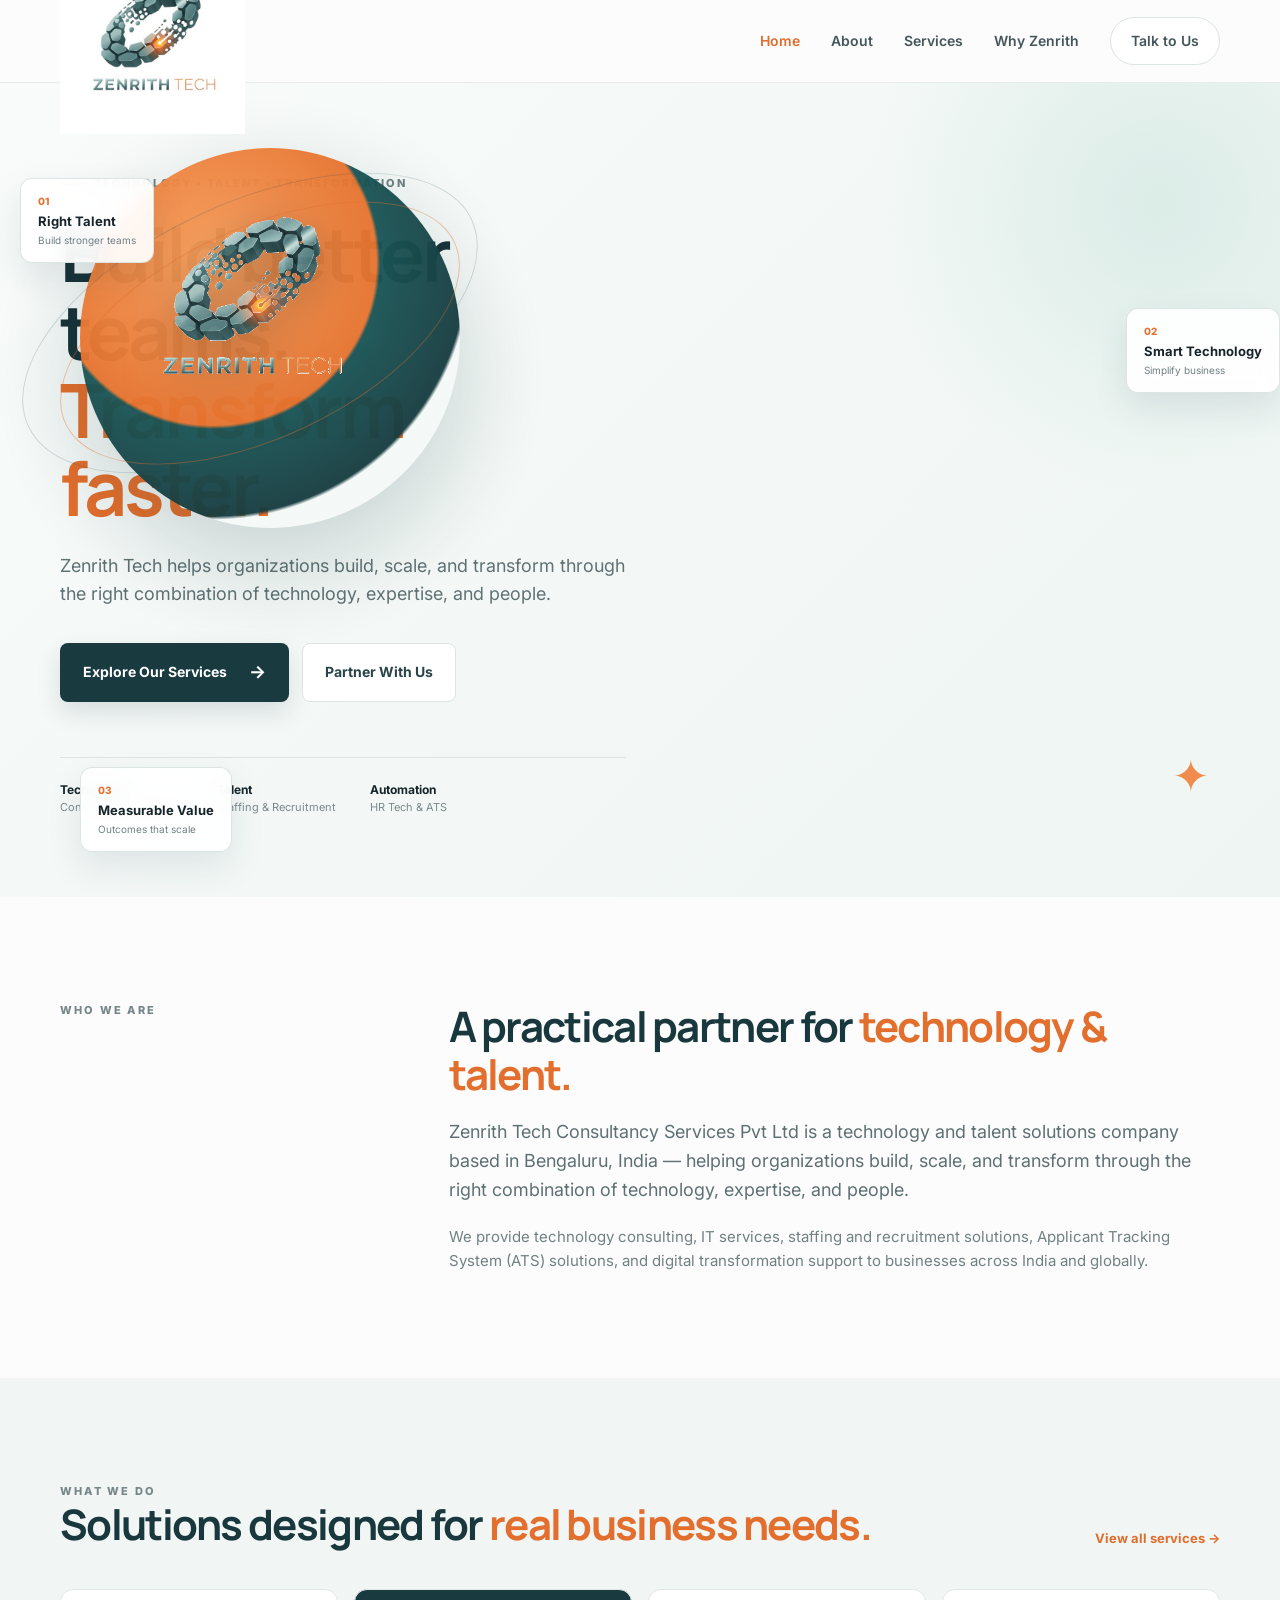
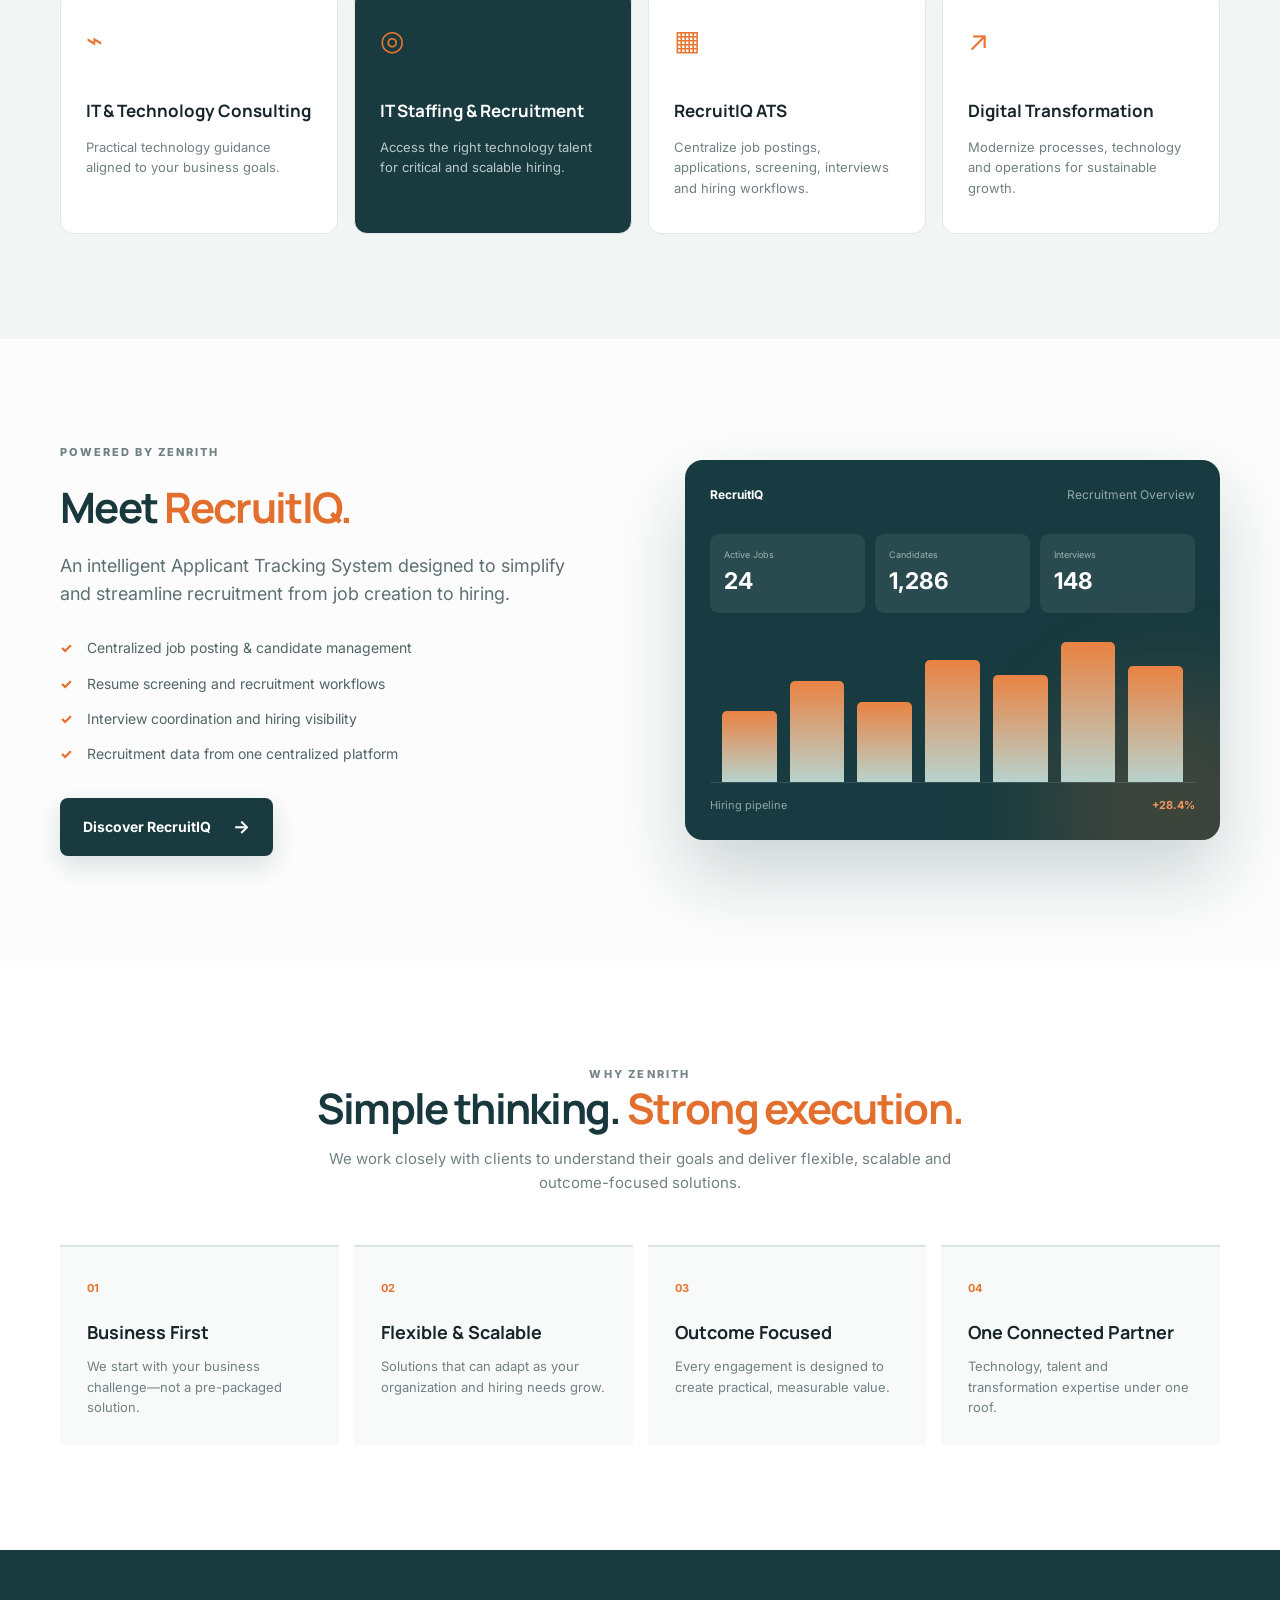
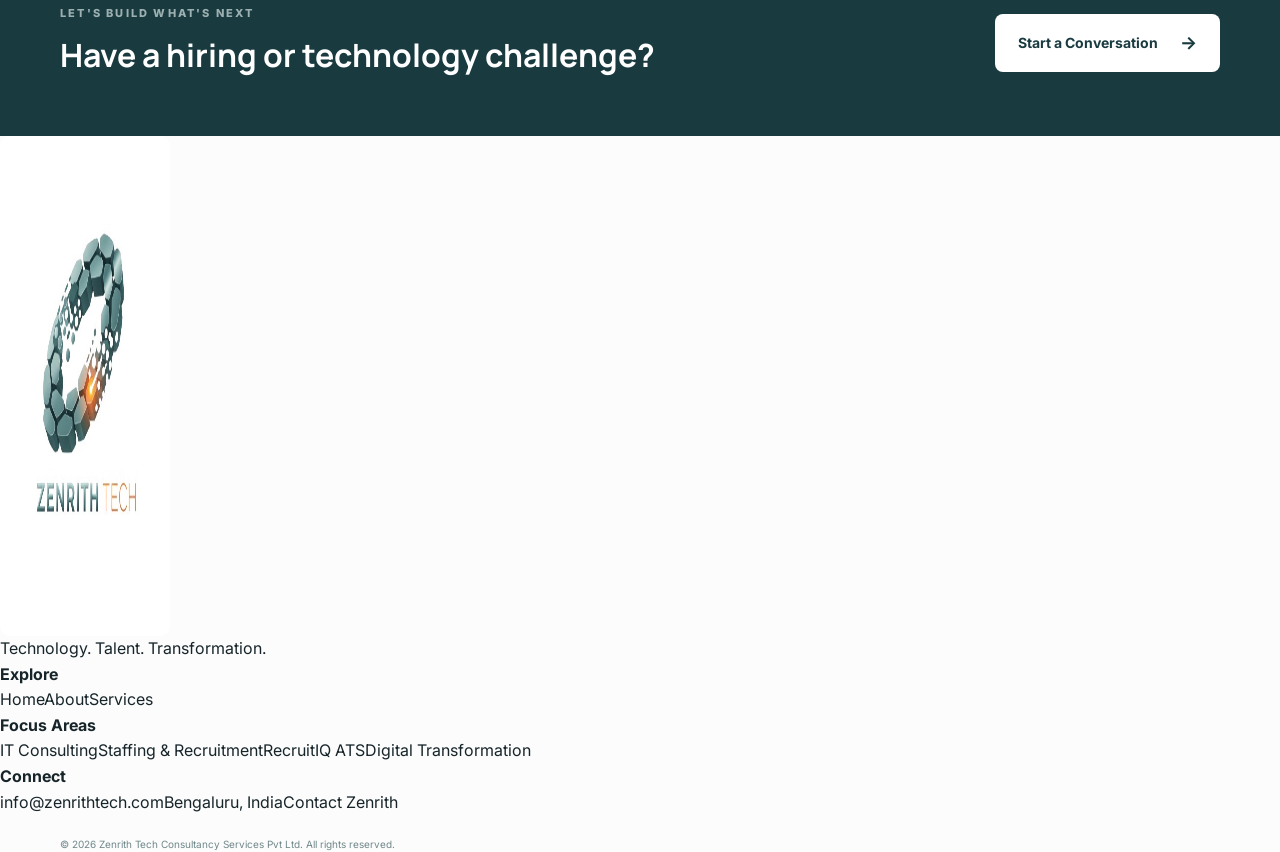
==== commit 073fe185: "SEO: metadata, structured data, sitemap, Netlify config, Bengaluru local signals" ====
--- a/index.html
+++ b/index.html
@@ -3,20 +3,64 @@
 <head>
   <meta charset="UTF-8">
   <meta name="viewport" content="width=device-width, initial-scale=1.0">
-  <meta name="description" content="Zenrith Tech Consultancy Services Pvt Ltd — Technology, Talent and Transformation solutions.">
-  <title>Zenrith Tech | Technology. Talent. Transformation.</title>
+  <title>Zenrith Tech | IT Consulting, IT Staffing & RecruitIQ ATS</title>
+  <meta name="description" content="Bengaluru-based Zenrith Tech helps businesses scale with IT consulting, IT staffing & recruitment, RecruitIQ ATS and digital transformation.">
+  <meta name="geo.region" content="IN-KA">
+  <meta name="robots" content="index, follow, max-image-preview:large, max-snippet:-1">
+  <meta name="theme-color" content="#17252a">
+  <link rel="canonical" href="https://zenrithtech.com/">
+  <meta property="og:type" content="website">
+  <meta property="og:site_name" content="Zenrith Tech">
+  <meta property="og:title" content="Zenrith Tech | Technology. Talent. Transformation.">
+  <meta property="og:locale" content="en_IN">
+  <meta property="og:description" content="Bengaluru-based team for IT consulting, IT staffing & recruitment, RecruitIQ ATS and digital transformation.">
+  <meta name="geo.placename" content="Bengaluru, India">
+  <meta property="og:image:width" content="500">
+  <meta property="og:image:height" content="500">
+  <meta property="og:image:alt" content="Zenrith Tech logo">
+  <meta name="twitter:card" content="summary_large_image">
+  <meta name="twitter:title" content="Zenrith Tech | Technology. Talent. Transformation.">
+  <meta name="twitter:description" content="IT consulting, IT staffing & recruitment, RecruitIQ ATS and digital transformation — built around your goals.">
+  <meta name="twitter:image" content="https://zenrithtech.com/assets/zenrith-logo.png">
+  <meta name="twitter:image:alt" content="Zenrith Tech logo">
+  <link rel="icon" type="image/png" sizes="500x500" href="/assets/zenrith-logo.png">
+  <link rel="apple-touch-icon" href="/assets/zenrith-logo.png">
+  <link rel="manifest" href="/site.webmanifest">
   <link rel="preconnect" href="https://fonts.googleapis.com">
   <link rel="preconnect" href="https://fonts.gstatic.com" crossorigin>
   <link href="https://fonts.googleapis.com/css2?family=Inter:wght@400;500;600;700;800&family=Manrope:wght@600;700;800&display=swap" rel="stylesheet">
   <link rel="stylesheet" href="styles.css">
-</head>
+  <script type="application/ld+json">
+  {
+    "@context": "https://schema.org",
+    "@graph": [
+      {
+        "@type": "Organization",
+        "@id": "https://zenrithtech.com/#org",
+        "name": "Zenrith Tech Consultancy Services Pvt Ltd",
+        "alternateName": "Zenrith Tech",
+        "url": "https://zenrithtech.com/",
+        "logo": "https://zenrithtech.com/assets/zenrith-logo.png",
+        "email": "info@zenrithtech.com",
+        "slogan": "Technology. Talent. Transformation.",
+        "description": "Technology and talent solutions company based in Bengaluru, India, offering IT consulting, IT staffing and recruitment, RecruitIQ ATS and digital transformation support.",
+        "address": {
+          "@type": "PostalAddress",
+          "addressLocality": "Bengaluru",
+          "addressRegion": "Karnataka",
+          "addressCountry": "IN"
+        },
+        "areaServed": ["Bengaluru", "India", "Worldwide"]
+      }
+    ]
+  }
+  </script>
 <body>
 <header class="site-header">
   <div class="container nav-wrap">
-    <a class="brand" href="index.html" aria-label="Zenrith Tech home">
-      <img src="assets/zenrith-logo.png" alt="Zenrith Tech logo">
+    <a class="brand" href="/" aria-label="Zenrith Tech home">
+      <img src="assets/zenrith-logo.png" alt="Zenrith Tech — Technology, Talent, Transformation" width="500" height="500" fetchpriority="high" decoding="async">
     </a>
-    <button class="menu-toggle" aria-label="Open menu">☰</button>
     <nav class="nav" aria-label="Main navigation">
       <a href="index.html" class="active">Home</a>
       <a href="#about">About</a>
@@ -45,8 +89,7 @@
         <div><strong>Automation</strong><span>HR Tech & ATS</span></div>
       </div>
     </div>
-    <div class="hero-art reveal">
-      <div class="orb"><img class="orb-logo" src="assets/zenrith-logo-transparent.png" alt="Zenrith Tech logo"></div>
+      <div class="orb"><img class="orb-logo" src="assets/zenrith-logo-transparent.png" alt="Zenrith Tech emblem" width="500" height="500" loading="lazy" decoding="async"></div>
       <div class="art-card card-one"><span>01</span><b>Right Talent</b><small>Build stronger teams</small></div>
       <div class="art-card card-two"><span>02</span><b>Smart Technology</b><small>Simplify business</small></div>
       <div class="art-card card-three"><span>03</span><b>Measurable Value</b><small>Outcomes that scale</small></div>
@@ -62,8 +105,8 @@
     <div class="section-label">Who We Are</div>
     <div>
       <h2>A practical partner for <span>technology & talent.</span></h2>
-      <p class="lead">Zenrith Tech Consultancy Services Pvt Ltd is a technology and talent solutions company helping organizations build, scale, and transform their businesses through the right combination of technology, expertise, and people.</p>
-      <p>We provide technology consulting, IT services, staffing and recruitment solutions, Applicant Tracking System (ATS) solutions, and digital transformation support to businesses across industries.</p>
+      <p class="lead">Zenrith Tech Consultancy Services Pvt Ltd is a technology and talent solutions company based in Bengaluru, India — helping organizations build, scale, and transform through the right combination of technology, expertise, and people.</p>
+      <p>We provide technology consulting, IT services, staffing and recruitment solutions, Applicant Tracking System (ATS) solutions, and digital transformation support to businesses across India and globally.</p>
     </div>
   </div>
 </section>
@@ -137,12 +180,10 @@
 </section>
 </main>
 
-<footer class="footer">
-  <div class="container footer-grid">
-    <div><img src="assets/zenrith-logo.png" alt="Zenrith Tech" class="footer-logo"><p>Technology. Talent. Transformation.</p></div>
+    <div><img src="assets/zenrith-logo.png" alt="Zenrith Tech logo" class="footer-logo" width="500" height="500" loading="lazy" decoding="async"><p>Technology. Talent. Transformation.</p></div>
     <div><h4>Explore</h4><a href="index.html">Home</a><a href="#about">About</a><a href="services.html">Services</a></div>
     <div><h4>Focus Areas</h4><span>IT Consulting</span><span>Staffing & Recruitment</span><span>RecruitIQ ATS</span><span>Digital Transformation</span></div>
-    <div><h4>Connect</h4><a href="mailto:info@zenrithtech.com">info@zenrithtech.com</a><a href="services.html#contact">Contact Zenrith</a></div>
+    <div><h4>Connect</h4><a href="mailto:info@zenrithtech.com">info@zenrithtech.com</a><span>Bengaluru, India</span><a href="services.html#contact">Contact Zenrith</a></div>
   </div>
   <div class="container copyright">© 2026 Zenrith Tech Consultancy Services Pvt Ltd. All rights reserved.</div>
 </footer>
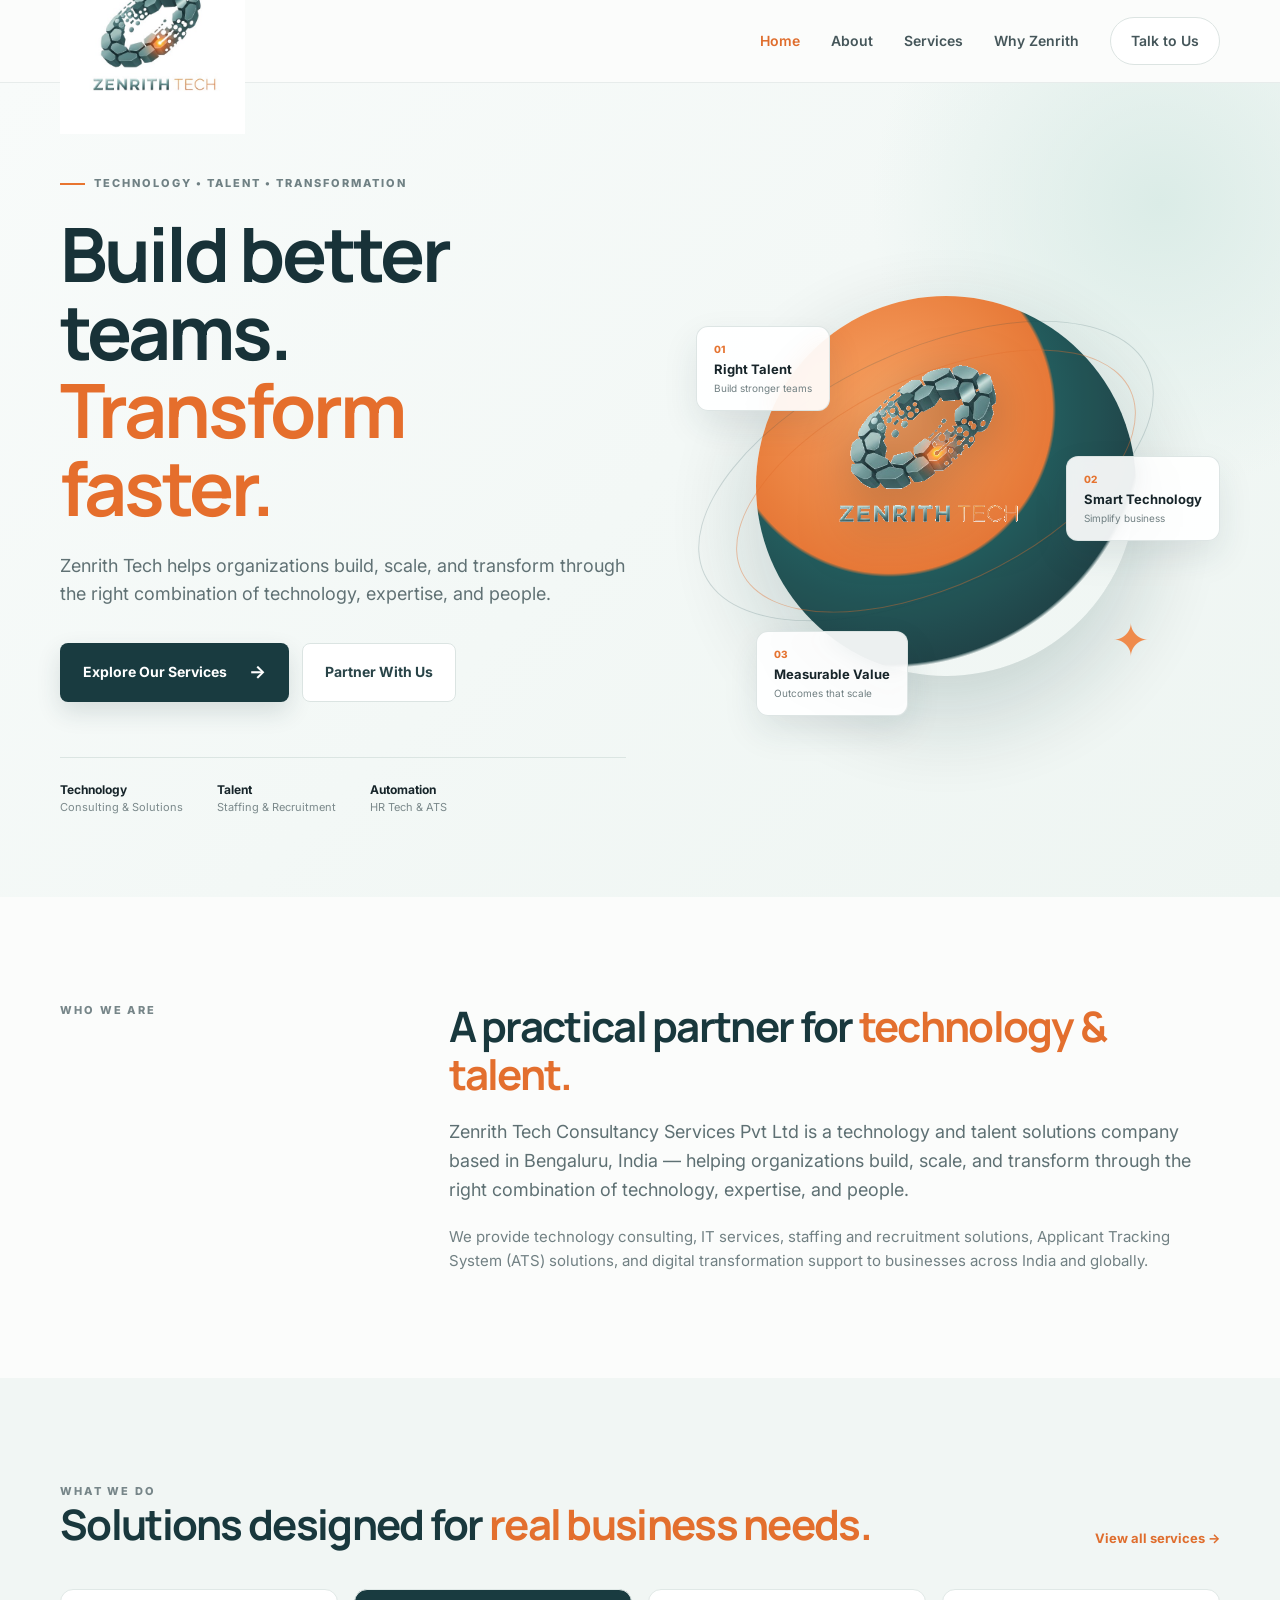
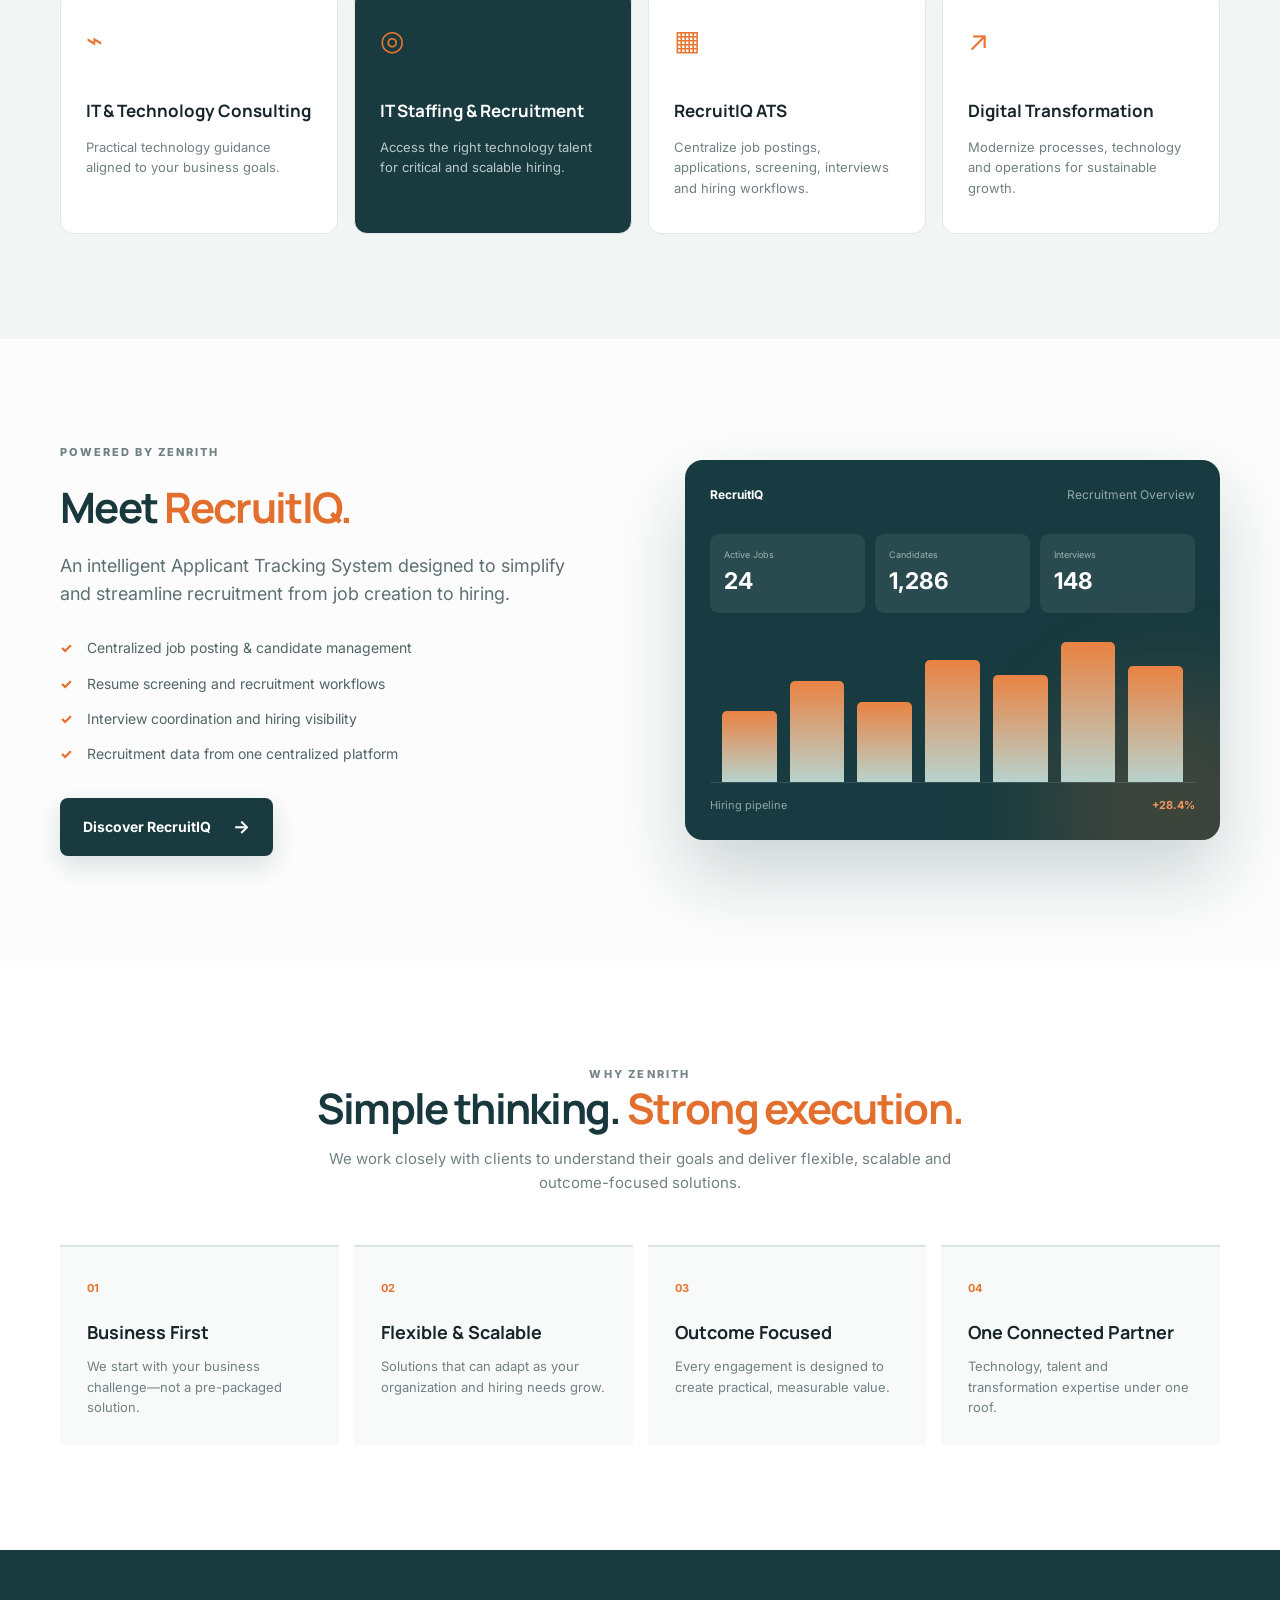
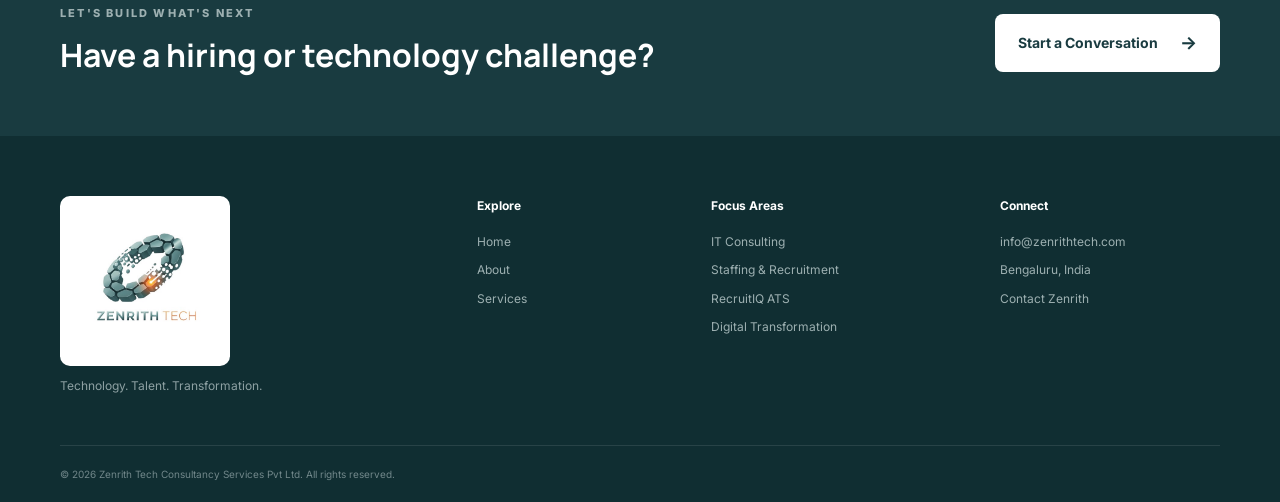
==== commit 41246819: "Fix layout regression from SEO pass: restore hero-art, nav-wrap, footer wrappers, head close; drop s" ====
--- a/index.html
+++ b/index.html
@@ -55,6 +55,7 @@
     ]
   }
   </script>
+  </head>
 <body>
 <header class="site-header">
   <div class="container nav-wrap">
@@ -89,6 +90,7 @@
         <div><strong>Automation</strong><span>HR Tech & ATS</span></div>
       </div>
     </div>
+    <div class="hero-art reveal">
       <div class="orb"><img class="orb-logo" src="assets/zenrith-logo-transparent.png" alt="Zenrith Tech emblem" width="500" height="500" loading="lazy" decoding="async"></div>
       <div class="art-card card-one"><span>01</span><b>Right Talent</b><small>Build stronger teams</small></div>
       <div class="art-card card-two"><span>02</span><b>Smart Technology</b><small>Simplify business</small></div>
@@ -180,7 +182,9 @@
 </section>
 </main>
 
-    <div><img src="assets/zenrith-logo.png" alt="Zenrith Tech logo" class="footer-logo" width="500" height="500" loading="lazy" decoding="async"><p>Technology. Talent. Transformation.</p></div>
+<footer class="footer">
+  <div class="container footer-grid">
+    <div><img src="assets/zenrith-logo.png" alt="Zenrith Tech logo" class="footer-logo" loading="lazy" decoding="async"><p>Technology. Talent. Transformation.</p></div>
     <div><h4>Explore</h4><a href="index.html">Home</a><a href="#about">About</a><a href="services.html">Services</a></div>
     <div><h4>Focus Areas</h4><span>IT Consulting</span><span>Staffing & Recruitment</span><span>RecruitIQ ATS</span><span>Digital Transformation</span></div>
     <div><h4>Connect</h4><a href="mailto:info@zenrithtech.com">info@zenrithtech.com</a><span>Bengaluru, India</span><a href="services.html#contact">Contact Zenrith</a></div>
